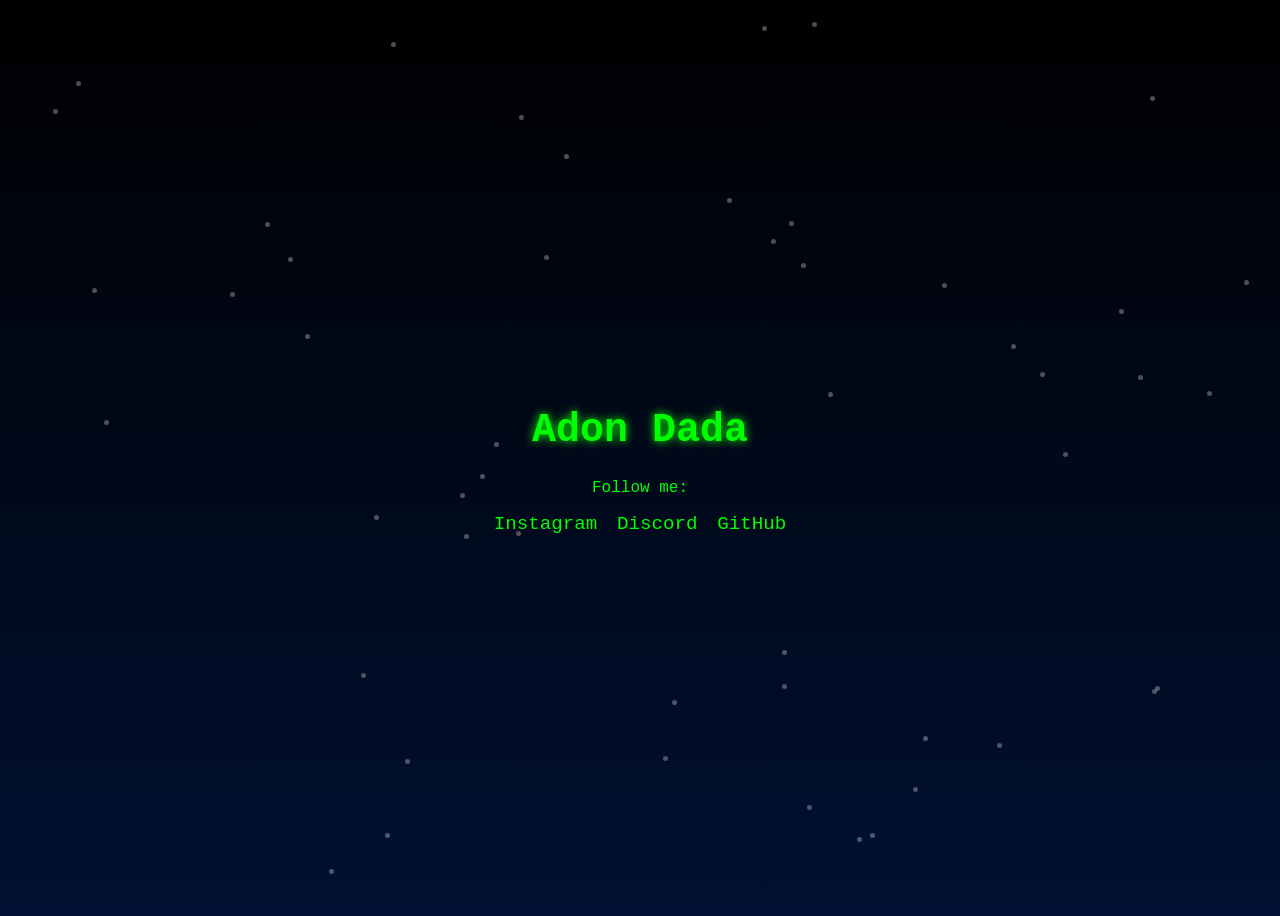
==== index.html @ 5c6e5f1f "Cloudflare" ====
<!DOCTYPE html>
<html lang="en">
<head>
    <meta charset="UTF-8">
    <meta name="viewport" content="width=device-width, initial-scale=1.0">
    <title>Adon Dada</title>
    <link rel="stylesheet" href="styles.css">
</head>
<body>
    <div id="root"></div>
    <script src="app.js" type="module"></script>
    
    <!-- Cloudflare Web Analytics --><script defer src='https://static.cloudflareinsights.com/beacon.min.js' data-cf-beacon='{"token": "45a183b69b584ec78c5c2f28d79f5e8d"}'></script><!-- End Cloudflare Web Analytics -->
</body>
</html>
---- styles.css ----
body {
    display: flex;
    justify-content: center;
    align-items: center;
    height: 100vh;
    background: linear-gradient(to bottom, #000000, #001133);
    color: #00ff00;
    font-family: "Courier New", monospace;
    overflow: hidden;
    position: relative;
}

.debug-console {
    width: 600px;
    height: 350px;
    background: #111;
    padding: 15px;
    font-family: monospace;
    color: #00ff00;
    border: 2px solid #00ff00;
    box-shadow: 0 0 15px #00ff00;
    overflow-y: hidden;
    white-space: pre-line;
    position: absolute;
    top: 50%;
    left: 50%;
    transform: translate(-50%, -50%);
    display: flex;
    flex-direction: column;
    justify-content: flex-end;
}

@keyframes scrollText {
    from { transform: translateY(0); }
    to { transform: translateY(-100%); }
}

.console-content {
    display: flex;
    flex-direction: column;
    overflow-y: hidden;
}

.snowflake {
    position: absolute;
    width: 5px;
    height: 5px;
    background: white;
    border-radius: 50%;
    opacity: 0.3;
    transition: opacity 2s ease-in-out;
}

@keyframes shine {
    0%, 100% { opacity: 0.3; }
    50% { opacity: 1; }
}

/* Apply individual timings */
.snowflake:nth-child(odd) { animation: shine 3s infinite alternate; }
.snowflake:nth-child(even) { animation: shine 5s infinite alternate; }

.profile {
    text-align: center;
    animation: fadeIn 2s ease-in-out;
}

@keyframes fadeIn {
    from { opacity: 0; transform: scale(0.9); }
    to { opacity: 1; transform: scale(1); }
}

.profile h1 {
    font-size: 2.5rem;
    text-shadow: 0 0 10px #00ff00;
}

.profile a {
    color: #00ff00;
    text-decoration: none;
    margin: 5px;
    font-size: 1.2rem;
    transition: text-shadow 0.3s;
}

.profile a:hover {
    text-shadow: 0 0 15px #00ff00;
}

@media only screen and (max-width: 768px) {
    .debug-console {
      width: 85%;
      height: 40%;
      overflow-y: auto;
      margin: 10px auto;
      max-width: 100%
    }
    .console-content {
      font-size: 14px;
    }
    .snowflake {
      width: 3px;
      height: 3px;
    }
  }
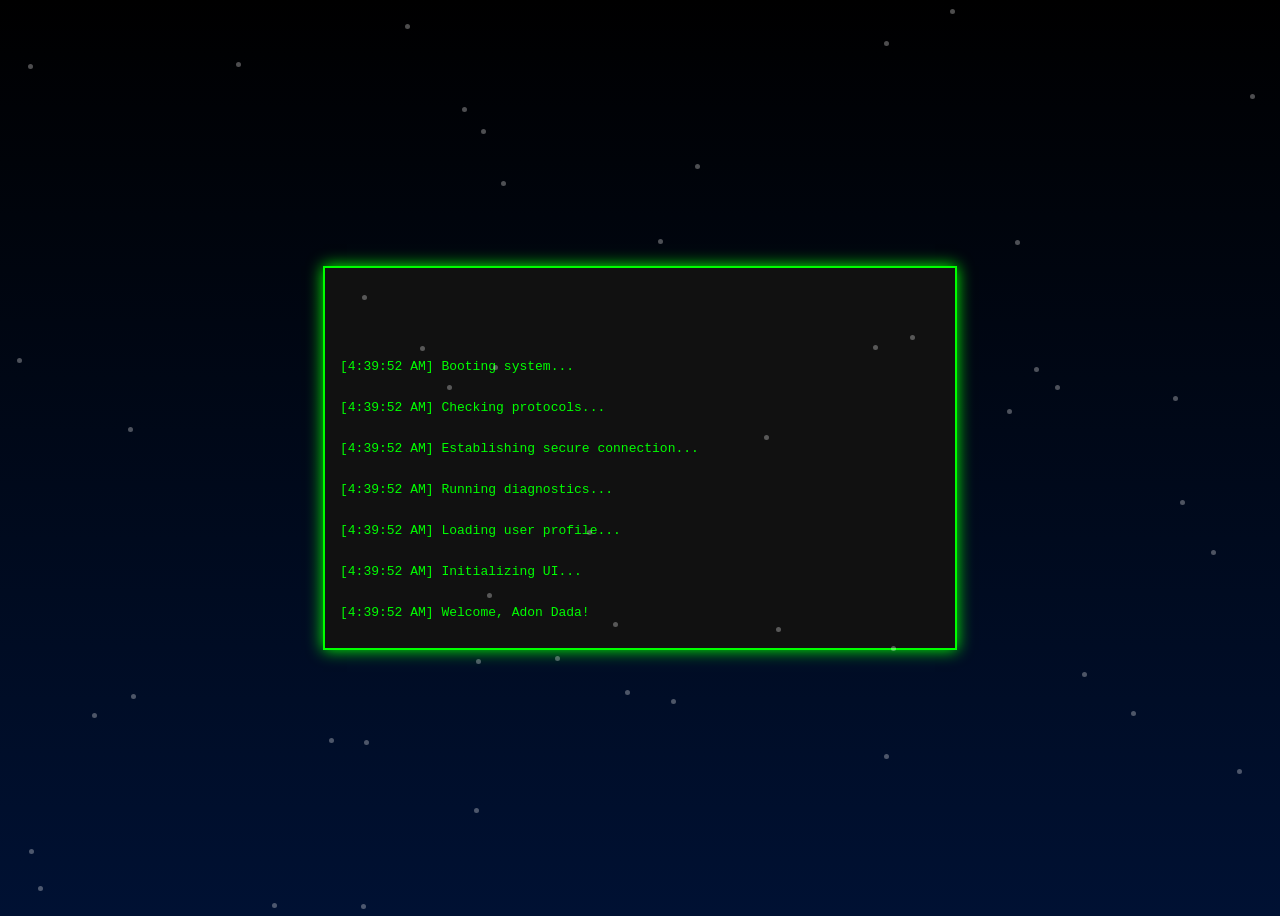
==== commit 4c599b2a: "Count" ====
--- a/index.html
+++ b/index.html
@@ -11,5 +11,19 @@
     <script src="app.js" type="module"></script>
     
     <!-- Cloudflare Web Analytics --><script defer src='https://static.cloudflareinsights.com/beacon.min.js' data-cf-beacon='{"token": "45a183b69b584ec78c5c2f28d79f5e8d"}'></script><!-- End Cloudflare Web Analytics -->
+    
+    <p>Visitors: <span id="visitor-count">Loading...</span></p>
+
+<script>
+  fetch('https://api.countapi.xyz/hit/adondada.xyz/visits')
+    .then(response => response.json())
+    .then(data => {
+      document.getElementById("visitor-count").innerText = data.value;
+    })
+    .catch(error => console.error("Error fetching visit count:", error));
+</script>
+    
+    
+    
 </body>
 </html>
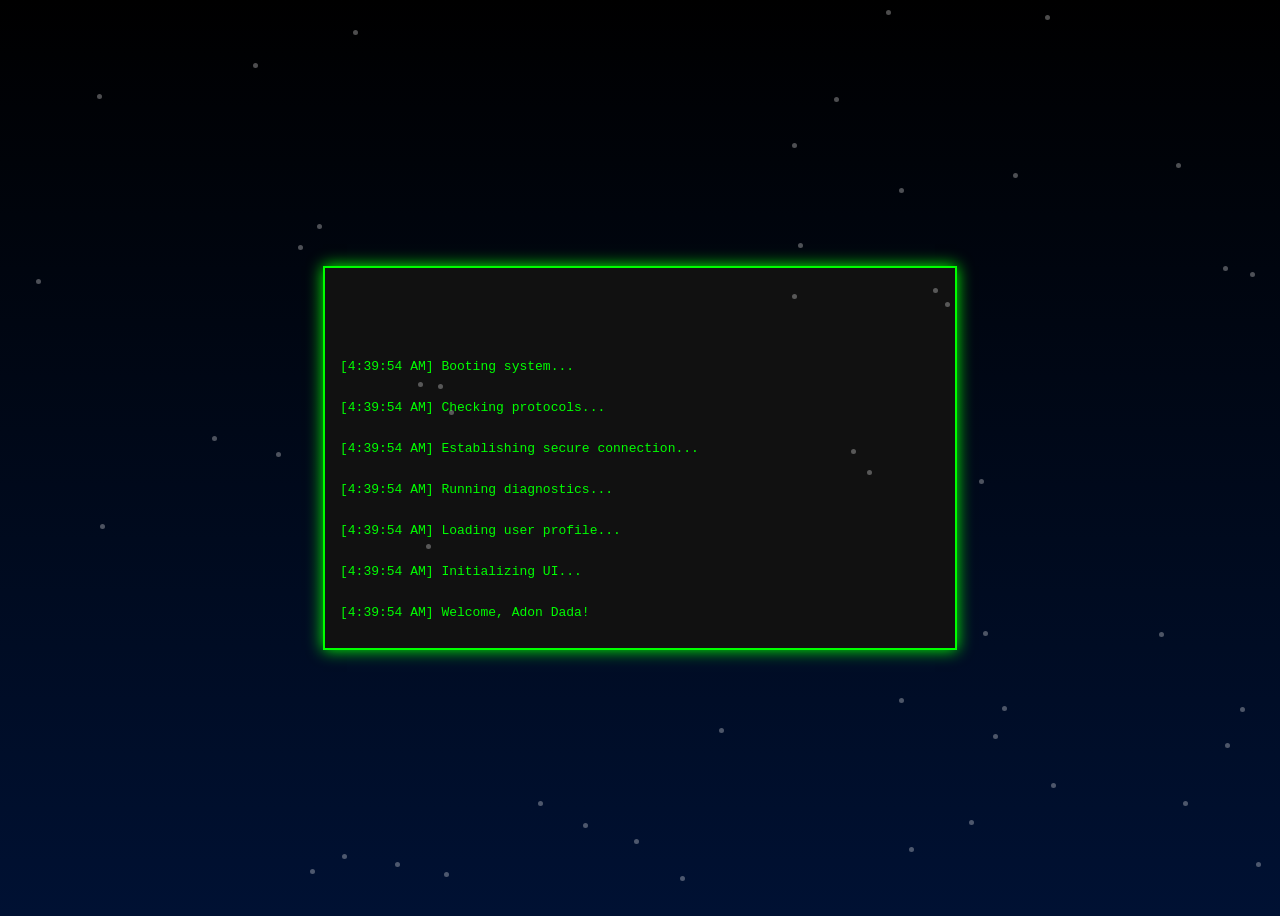
==== commit bc6d488c: "Update index.html" ====
--- a/index.html
+++ b/index.html
@@ -12,7 +12,7 @@
     
     <!-- Cloudflare Web Analytics --><script defer src='https://static.cloudflareinsights.com/beacon.min.js' data-cf-beacon='{"token": "45a183b69b584ec78c5c2f28d79f5e8d"}'></script><!-- End Cloudflare Web Analytics -->
     
-    <p>Visitors: <span id="visitor-count">Loading...</span></p>
+   <!-- <p>Visitors: <span id="visitor-count">Loading...</span></p>
 
 <script>
   fetch('https://api.countapi.xyz/hit/adondada.xyz/visits')
@@ -23,7 +23,7 @@
     .catch(error => console.error("Error fetching visit count:", error));
 </script>
     
-    
+    -->
     
 </body>
 </html>
--- a/styles.css
+++ b/styles.css
@@ -87,6 +87,20 @@
     text-shadow: 0 0 15px #00ff00;
 }
 
+#counter {
+  position: fixed;
+  bottom: 5%; /* Use percentage to position it up from the bottom */
+  left: 50%;
+  transform: translateX(-50%);
+  background: rgba(0, 0, 0, 0.8);
+  color: white;
+  padding: 15px 25px;
+  border-radius: 15px;
+  box-shadow: 0 4px 10px rgba(0, 0, 0, 0.5);
+  font-size: 16px;
+  z-index: 100;
+}
+
 @media only screen and (max-width: 768px) {
     .debug-console {
       width: 85%;
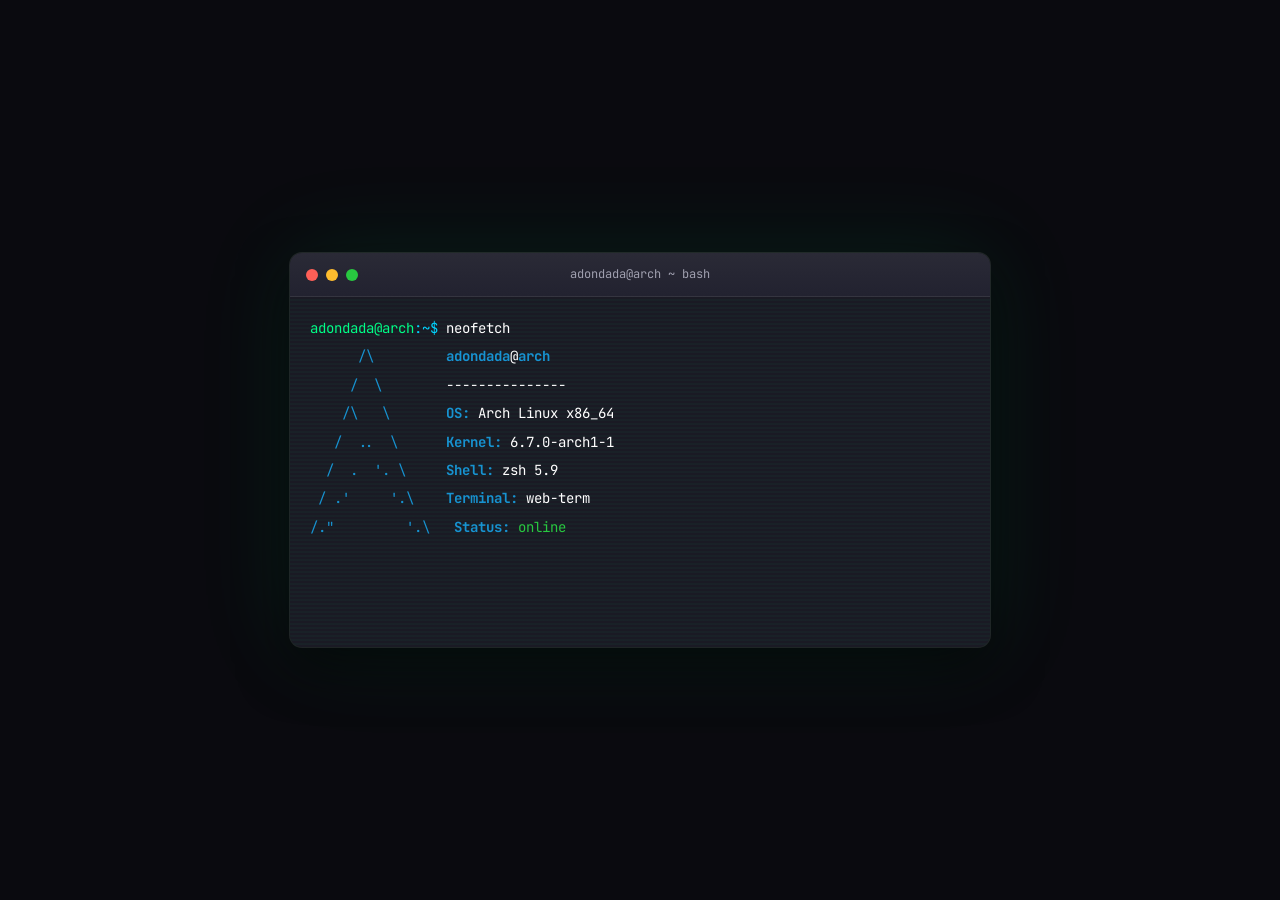
==== commit 80ba31e8: "new" ====
--- a/index.html
+++ b/index.html
@@ -1,29 +1,26 @@
 <!DOCTYPE html>
 <html lang="en">
+
 <head>
     <meta charset="UTF-8">
     <meta name="viewport" content="width=device-width, initial-scale=1.0">
-    <title>Adon Dada</title>
+    <meta name="description"
+        content="Adon Dada - Developer & Founder of Invisib. Building privacy-focused tools for everyday use.">
+    <meta name="keywords" content="Adon Dada, Invisib, Privacy, Developer, Programming">
+    <title>Adon Dada | Developer & Privacy Advocate</title>
     <link rel="stylesheet" href="styles.css">
 </head>
+
 <body>
     <div id="root"></div>
-    <script src="app.js" type="module"></script>
-    
-    <!-- Cloudflare Web Analytics --><script defer src='https://static.cloudflareinsights.com/beacon.min.js' data-cf-beacon='{"token": "45a183b69b584ec78c5c2f28d79f5e8d"}'></script><!-- End Cloudflare Web Analytics -->
-    
-   <!-- <p>Visitors: <span id="visitor-count">Loading...</span></p>
 
-<script>
-  fetch('https://api.countapi.xyz/hit/adondada.xyz/visits')
-    .then(response => response.json())
-    .then(data => {
-      document.getElementById("visitor-count").innerText = data.value;
-    })
-    .catch(error => console.error("Error fetching visit count:", error));
-</script>
-    
-    -->
-    
+    <script src="debugConsole.js"></script>
+    <script src="profile.js"></script>
+    <script src="app.js"></script>
+
+    <!-- Cloudflare Web Analytics -->
+    <script defer src='https://static.cloudflareinsights.com/beacon.min.js'
+        data-cf-beacon='{"token": "45a183b69b584ec78c5c2f28d79f5e8d"}'></script><!-- End Cloudflare Web Analytics -->
 </body>
+
 </html>
--- a/styles.css
+++ b/styles.css
@@ -1,119 +1,1383 @@
+/* =========================================
+   CSS Variables & Base Styles
+   ========================================= */
+@import url('https://fonts.googleapis.com/css2?family=Inter:wght@300;400;500;600;700&family=JetBrains+Mono:wght@400;500&display=swap');
+
+:root {
+    --bg-primary: #0a0a0f;
+    --bg-secondary: #12121a;
+    --bg-card: rgba(20, 20, 30, 0.8);
+    --accent-green: #00ff88;
+    --accent-blue: #00d4ff;
+    --accent-purple: #a855f7;
+    --text-primary: #ffffff;
+    --text-secondary: #a0a0b0;
+    --gradient-1: linear-gradient(135deg, #00ff88 0%, #00d4ff 100%);
+    --gradient-2: linear-gradient(135deg, #a855f7 0%, #00d4ff 100%);
+    --glass-bg: rgba(255, 255, 255, 0.05);
+    --glass-border: rgba(255, 255, 255, 0.1);
+}
+
+* {
+    margin: 0;
+    padding: 0;
+    box-sizing: border-box;
+}
+
+html {
+    scroll-behavior: smooth;
+}
+
 body {
+    font-family: 'Inter', sans-serif;
+    background: var(--bg-primary);
+    color: var(--text-primary);
+    line-height: 1.6;
+    overflow-x: hidden;
+}
+
+/* =========================================
+   Snap Scroll Container (Apple-style)
+   ========================================= */
+.snap-container {
+    height: 100vh;
+    overflow-y: scroll;
+    scroll-snap-type: y mandatory;
+    scroll-behavior: smooth;
+    -webkit-overflow-scrolling: touch;
+}
+
+.snap-section {
+    min-height: 100vh;
+    scroll-snap-align: start;
+    scroll-snap-stop: always;
+    display: flex;
+    flex-direction: column;
+    justify-content: center;
+    align-items: center;
+    position: relative;
+    padding: 80px 20px;
+}
+
+/* =========================================
+   Navigation Menu
+   ========================================= */
+.nav {
+    position: fixed;
+    top: 0;
+    left: 0;
+    right: 0;
+    z-index: 100;
+    padding: 20px 40px;
+    display: flex;
+    justify-content: center;
+    gap: 40px;
+    opacity: 0;
+    transition: opacity 0.5s ease;
+    background: linear-gradient(180deg, rgba(10, 10, 15, 0.9) 0%, transparent 100%);
+}
+
+.nav.visible {
+    opacity: 1;
+}
+
+.nav a {
+    color: var(--text-secondary);
+    text-decoration: none;
+    font-size: 0.85rem;
+    font-weight: 500;
+    letter-spacing: 0.5px;
+    transition: color 0.3s ease;
+    position: relative;
+}
+
+.nav a::after {
+    content: '';
+    position: absolute;
+    bottom: -4px;
+    left: 0;
+    width: 0;
+    height: 1px;
+    background: var(--accent-green);
+    transition: width 0.3s ease;
+}
+
+.nav a:hover {
+    color: var(--accent-green);
+}
+
+.nav a:hover::after {
+    width: 100%;
+}
+
+/* =========================================
+   Section Indicator Dots
+   ========================================= */
+.section-indicators {
+    position: fixed;
+    right: 30px;
+    top: 50%;
+    transform: translateY(-50%);
+    z-index: 100;
+    display: flex;
+    flex-direction: column;
+    gap: 12px;
+    opacity: 0;
+    transition: opacity 0.5s ease;
+}
+
+.section-indicators.visible {
+    opacity: 1;
+}
+
+.indicator-dot {
+    width: 10px;
+    height: 10px;
+    border-radius: 50%;
+    background: rgba(255, 255, 255, 0.2);
+    cursor: pointer;
+    transition: all 0.3s ease;
+    border: none;
+    padding: 0;
+}
+
+.indicator-dot:hover {
+    background: rgba(255, 255, 255, 0.5);
+    transform: scale(1.2);
+}
+
+.indicator-dot.active {
+    background: var(--accent-green);
+    box-shadow: 0 0 10px var(--accent-green);
+}
+
+/* =========================================
+   Terminal Styles
+   ========================================= */
+.terminal-overlay {
+    position: fixed;
+    top: 0;
+    left: 0;
+    width: 100%;
+    height: 100%;
+    background: var(--bg-primary);
     display: flex;
     justify-content: center;
     align-items: center;
-    height: 100vh;
-    background: linear-gradient(to bottom, #000000, #001133);
-    color: #00ff00;
-    font-family: "Courier New", monospace;
+    z-index: 1000;
+    transition: opacity 0.8s ease, visibility 0.8s ease;
+}
+
+.terminal-overlay.hidden {
+    opacity: 0;
+    visibility: hidden;
+    pointer-events: none;
+}
+
+.terminal-wrapper {
+    position: relative;
+    width: 700px;
+    max-width: 90%;
+}
+
+.terminal {
+    width: 100%;
+    background: #1a1a24;
+    border-radius: 12px;
     overflow: hidden;
+    box-shadow:
+        0 0 0 1px rgba(255, 255, 255, 0.1),
+        0 20px 50px rgba(0, 0, 0, 0.5),
+        0 0 100px rgba(0, 255, 136, 0.1);
+}
+
+/* Click indicator - Slanted text style */
+.click-indicator {
+    display: none;
+    position: absolute;
+    bottom: -50px;
+    right: 0;
+    z-index: 1001;
+    transform: rotate(-10deg);
+    animation: float-hint 2s ease-in-out infinite;
+}
+
+.click-indicator.visible {
+    display: flex;
+    flex-direction: column;
+    align-items: center;
+    gap: 4px;
+}
+
+.indicator-text {
+    color: #ffffff;
+    font-family: 'Inter', sans-serif;
+    font-size: 20px;
+    font-weight: 900;
+    text-shadow: 2px 2px 0px rgba(0, 0, 0, 0.5);
+    letter-spacing: 1px;
+    white-space: nowrap;
+}
+
+.indicator-icon {
+    font-size: 32px;
+    margin-right: 20px;
+}
+
+.terminal-header {
+    background: linear-gradient(180deg, #2a2a36 0%, #222230 100%);
+    padding: 12px 16px;
+    display: flex;
+    align-items: center;
+    gap: 8px;
+    border-bottom: 1px solid rgba(255, 255, 255, 0.05);
+}
+
+.terminal-btn {
+    width: 12px;
+    height: 12px;
+    border-radius: 50%;
+    border: none;
+    cursor: default;
+}
+
+.terminal-btn.close {
+    background: #ff5f57;
+}
+
+.terminal-btn.minimize {
+    background: #ffbd2e;
+}
+
+.terminal-btn.maximize {
+    background: #28c840;
+}
+
+.terminal-title {
+    flex: 1;
+    text-align: center;
+    font-family: 'JetBrains Mono', monospace;
+    font-size: 12px;
+    color: var(--text-secondary);
+    margin-right: 60px;
+}
+
+.terminal-body {
+    padding: 20px;
+    height: 350px;
+    overflow-y: auto;
+    font-family: 'JetBrains Mono', monospace;
+    font-size: 14px;
+    background:
+        repeating-linear-gradient(0deg,
+            transparent,
+            transparent 2px,
+            rgba(0, 255, 136, 0.03) 2px,
+            rgba(0, 255, 136, 0.03) 4px);
+}
+
+.terminal-line {
+    margin-bottom: 6px;
+    opacity: 0;
+    animation: typeLine 0.1s forwards;
+}
+
+.terminal-line.visible {
+    opacity: 1;
+}
+
+.terminal-prompt {
+    color: var(--accent-green);
+}
+
+.terminal-path {
+    color: var(--accent-blue);
+}
+
+.terminal-command {
+    color: var(--text-primary);
+}
+
+.terminal-output {
+    color: var(--text-secondary);
+}
+
+.terminal-success {
+    color: #28c840;
+}
+
+.terminal-warning {
+    color: #ffbd2e;
+}
+
+.terminal-error {
+    color: #ff5f57;
+}
+
+.terminal-ascii {
+    color: var(--accent-blue);
+}
+
+.terminal-info {
+    color: var(--accent-green);
+    font-weight: 500;
+}
+
+.terminal-label {
+    color: var(--accent-blue);
+}
+
+.terminal-dir {
+    color: var(--accent-blue);
+    font-weight: 500;
+}
+
+.terminal-file {
+    color: var(--text-secondary);
+}
+
+/* Neofetch styling */
+.arch {
+    color: #1793d1;
+}
+
+.neo-user {
+    color: #1793d1;
+    font-weight: bold;
+}
+
+.neo-label {
+    color: #1793d1;
+    font-weight: bold;
+}
+
+/* Terminal launch button */
+.terminal-launch-btn {
+    display: none;
+    width: 100%;
+    padding: 12px 20px;
+    background: rgba(0, 255, 136, 0.05);
+    border: none;
+    border-top: 1px solid rgba(0, 255, 136, 0.1);
+    color: var(--text-primary);
+    font-family: 'JetBrains Mono', monospace;
+    font-size: 14px;
+    text-align: left;
+    cursor: pointer;
+    transition: background 0.3s ease;
     position: relative;
 }
 
-.debug-console {
-    width: 600px;
-    height: 350px;
-    background: #111;
-    padding: 15px;
-    font-family: monospace;
-    color: #00ff00;
-    border: 2px solid #00ff00;
-    box-shadow: 0 0 15px #00ff00;
-    overflow-y: hidden;
-    white-space: pre-line;
+.terminal-launch-btn:hover {
+    background: rgba(0, 255, 136, 0.1);
+}
+
+.terminal-launch-btn.visible {
+    display: block;
+    animation: pulse 2s ease-in-out infinite;
+}
+
+.launch-prompt {
+    color: var(--accent-green);
+}
+
+.launch-path {
+    color: var(--accent-blue);
+}
+
+@keyframes pulse {
+
+    0%,
+    100% {
+        background: rgba(0, 255, 136, 0.05);
+    }
+
+    50% {
+        background: rgba(0, 255, 136, 0.12);
+    }
+}
+
+/* Click indicator - Stylized */
+/* Click indicator - Stylized */
+.click-indicator {
+    display: none;
+    position: absolute;
+    bottom: -60px;
+    right: 20px;
+    z-index: 1001;
+    transform: rotate(-5deg);
+    animation: float-hint 2s ease-in-out infinite;
+    pointer-events: none;
+    color: #ffffff;
+    /* Sets currentColor for SVG */
+}
+
+.click-indicator.visible {
+    display: flex;
+    flex-direction: row;
+    align-items: center;
+    gap: 12px;
+}
+
+.indicator-text {
+    color: #ffffff;
+    font-family: 'Inter', sans-serif;
+    font-size: 18px;
+    font-weight: 700;
+    text-transform: uppercase;
+    letter-spacing: 1.5px;
+    text-shadow: 0 2px 10px rgba(0, 0, 0, 0.3);
+    white-space: nowrap;
+}
+
+.indicator-icon {
+    width: 32px;
+    height: 32px;
+    margin-top: 4px;
+    filter: drop-shadow(0 4px 6px rgba(0, 0, 0, 0.3));
+    color: var(--accent-green);
+    /* SVG color */
+}
+
+@keyframes float-hint {
+
+    0%,
+    100% {
+        transform: translateY(0);
+    }
+
+    50% {
+        transform: translateY(-6px);
+    }
+}
+
+.cursor {
+    display: inline-block;
+    width: 8px;
+    height: 16px;
+    background: var(--accent-green);
+    margin-left: 4px;
+    animation: blink 1s step-end infinite;
+    vertical-align: middle;
+}
+
+@keyframes blink {
+
+    0%,
+    50% {
+        opacity: 1;
+    }
+
+    51%,
+    100% {
+        opacity: 0;
+    }
+}
+
+@keyframes typeLine {
+    to {
+        opacity: 1;
+    }
+}
+
+/* =========================================
+   Main Content
+   ========================================= */
+.main-content {
+    opacity: 0;
+    transition: opacity 0.8s ease;
+}
+
+.main-content.visible {
+    opacity: 1;
+}
+
+/* Background Stars */
+.stars-container {
+    position: fixed;
+    top: 0;
+    left: 0;
+    width: 100%;
+    height: 100%;
+    pointer-events: none;
+    z-index: -1;
+}
+
+.star {
+    position: absolute;
+    width: 2px;
+    height: 2px;
+    background: white;
+    border-radius: 50%;
+    animation: twinkle 3s ease-in-out infinite;
+}
+
+@keyframes twinkle {
+
+    0%,
+    100% {
+        opacity: 0.2;
+        transform: scale(1);
+    }
+
+    50% {
+        opacity: 1;
+        transform: scale(1.2);
+    }
+}
+
+/* =========================================
+   Container
+   ========================================= */
+.container {
+    max-width: 1000px;
+    margin: 0 auto;
+    width: 100%;
+    padding: 0 20px;
+}
+
+/* Reveal Animations */
+.reveal {
+    opacity: 0;
+    transform: translateY(40px);
+    transition: opacity 0.8s ease, transform 0.8s ease;
+}
+
+.reveal.active {
+    opacity: 1;
+    transform: translateY(0);
+}
+
+.reveal-delay-1 {
+    transition-delay: 0.15s;
+}
+
+.reveal-delay-2 {
+    transition-delay: 0.3s;
+}
+
+.reveal-delay-3 {
+    transition-delay: 0.45s;
+}
+
+.reveal-delay-4 {
+    transition-delay: 0.6s;
+}
+
+/* =========================================
+   Scroll Indicator
+   ========================================= */
+.scroll-hint {
+    position: absolute;
+    bottom: 40px;
+    left: 50%;
+    transform: translateX(-50%);
+    display: flex;
+    flex-direction: column;
+    align-items: center;
+    gap: 12px;
+    color: var(--text-secondary);
+    font-size: 0.75rem;
+    letter-spacing: 2px;
+    text-transform: uppercase;
+    cursor: pointer;
+    transition: opacity 0.3s ease;
+}
+
+.scroll-hint:hover {
+    color: var(--accent-green);
+}
+
+.scroll-mouse {
+    width: 24px;
+    height: 40px;
+    border: 2px solid var(--text-secondary);
+    border-radius: 12px;
+    position: relative;
+    transition: border-color 0.3s ease;
+}
+
+.scroll-hint:hover .scroll-mouse {
+    border-color: var(--accent-green);
+}
+
+.scroll-mouse::before {
+    content: '';
+    position: absolute;
+    top: 8px;
+    left: 50%;
+    transform: translateX(-50%);
+    width: 4px;
+    height: 10px;
+    background: var(--accent-green);
+    border-radius: 2px;
+    animation: scrollWheel 2s ease-in-out infinite;
+}
+
+@keyframes scrollWheel {
+
+    0%,
+    100% {
+        top: 8px;
+        opacity: 1;
+    }
+
+    50% {
+        top: 20px;
+        opacity: 0.3;
+    }
+}
+
+.scroll-arrows {
+    display: flex;
+    flex-direction: column;
+    align-items: center;
+    gap: 2px;
+    animation: bounceArrows 1.5s ease-in-out infinite;
+}
+
+.scroll-arrows span {
+    display: block;
+    width: 10px;
+    height: 10px;
+    border-right: 2px solid var(--text-secondary);
+    border-bottom: 2px solid var(--text-secondary);
+    transform: rotate(45deg);
+    opacity: 0.5;
+}
+
+.scroll-hint:hover .scroll-arrows span {
+    border-color: var(--accent-green);
+}
+
+.scroll-arrows span:nth-child(1) {
+    animation: fadeArrow 1.5s ease-in-out infinite;
+}
+
+.scroll-arrows span:nth-child(2) {
+    animation: fadeArrow 1.5s ease-in-out 0.2s infinite;
+}
+
+@keyframes bounceArrows {
+
+    0%,
+    100% {
+        transform: translateY(0);
+    }
+
+    50% {
+        transform: translateY(6px);
+    }
+}
+
+@keyframes fadeArrow {
+
+    0%,
+    100% {
+        opacity: 0.3;
+    }
+
+    50% {
+        opacity: 1;
+    }
+}
+
+/* =========================================
+   Hero Section
+   ========================================= */
+.hero {
+    background:
+        radial-gradient(ellipse at top, rgba(0, 255, 136, 0.1) 0%, transparent 50%),
+        var(--bg-primary);
+    text-align: center;
+}
+
+.hero h1 {
+    font-size: clamp(3.5rem, 10vw, 6rem);
+    font-weight: 700;
+    background: var(--gradient-1);
+    -webkit-background-clip: text;
+    -webkit-text-fill-color: transparent;
+    background-clip: text;
+    margin-bottom: 20px;
+    letter-spacing: -3px;
+}
+
+.hero .subtitle {
+    font-size: clamp(1.1rem, 3vw, 1.5rem);
+    color: var(--text-secondary);
+    margin-bottom: 40px;
+    font-weight: 300;
+}
+
+.social-links {
+    display: flex;
+    justify-content: center;
+    gap: 16px;
+    flex-wrap: wrap;
+}
+
+.social-link {
+    display: inline-flex;
+    align-items: center;
+    gap: 8px;
+    padding: 12px 24px;
+    background: var(--glass-bg);
+    border: 1px solid var(--glass-border);
+    border-radius: 50px;
+    color: var(--text-primary);
+    text-decoration: none;
+    font-weight: 500;
+    font-size: 0.95rem;
+    transition: all 0.3s ease;
+    backdrop-filter: blur(10px);
+}
+
+.social-link:hover {
+    background: var(--accent-green);
+    color: var(--bg-primary);
+    transform: translateY(-3px);
+    box-shadow: 0 10px 30px rgba(0, 255, 136, 0.3);
+}
+
+/* =========================================
+   Skills Section
+   ========================================= */
+.skills {
+    background:
+        radial-gradient(ellipse at bottom left, rgba(168, 85, 247, 0.1) 0%, transparent 50%),
+        var(--bg-primary);
+}
+
+.section-title {
+    font-size: clamp(2rem, 5vw, 3rem);
+    text-align: center;
+    margin-bottom: 50px;
+    font-weight: 700;
+}
+
+.section-title span {
+    background: var(--gradient-2);
+    -webkit-background-clip: text;
+    -webkit-text-fill-color: transparent;
+    background-clip: text;
+}
+
+.skills-grid {
+    display: grid;
+    grid-template-columns: repeat(auto-fit, minmax(280px, 1fr));
+    gap: 24px;
+    max-width: 900px;
+    margin: 0 auto;
+}
+
+.skill-item {
+    background: var(--glass-bg);
+    border: 1px solid var(--glass-border);
+    border-radius: 16px;
+    padding: 24px;
+    backdrop-filter: blur(10px);
+    transition: transform 0.3s ease, box-shadow 0.3s ease;
+}
+
+.skill-item:hover {
+    transform: translateY(-5px);
+    box-shadow: 0 20px 40px rgba(0, 0, 0, 0.3);
+}
+
+.skill-header {
+    display: flex;
+    justify-content: space-between;
+    align-items: center;
+    margin-bottom: 12px;
+}
+
+.skill-name {
+    font-size: 1.05rem;
+    font-weight: 600;
+    color: var(--text-primary);
+}
+
+.skill-percent {
+    font-size: 0.9rem;
+    color: var(--accent-green);
+    font-weight: 500;
+}
+
+.skill-bar {
+    height: 8px;
+    background: rgba(255, 255, 255, 0.1);
+    border-radius: 4px;
+    overflow: hidden;
+}
+
+.skill-progress {
+    height: 100%;
+    background: var(--gradient-1);
+    border-radius: 4px;
+    width: 0;
+    transition: width 1.5s ease-out;
+}
+
+/* =========================================
+   Company Section
+   ========================================= */
+.company {
+    background:
+        radial-gradient(ellipse at center, rgba(0, 212, 255, 0.08) 0%, transparent 50%),
+        var(--bg-primary);
+}
+
+.company-card {
+    background: var(--glass-bg);
+    border: 1px solid var(--glass-border);
+    border-radius: 24px;
+    padding: 60px 50px;
+    backdrop-filter: blur(10px);
+    text-align: center;
+    max-width: 850px;
+    margin: 0 auto;
+}
+
+.company-logo {
+    font-size: clamp(2.5rem, 6vw, 4rem);
+    font-weight: 700;
+    background: var(--gradient-1);
+    -webkit-background-clip: text;
+    -webkit-text-fill-color: transparent;
+    background-clip: text;
+    margin-bottom: 20px;
+    letter-spacing: -1px;
+}
+
+.company-tagline {
+    font-size: 1.4rem;
+    color: var(--accent-blue);
+    margin-bottom: 28px;
+    font-weight: 500;
+}
+
+.company-description {
+    font-size: 1.1rem;
+    color: var(--text-secondary);
+    line-height: 1.8;
+    margin-bottom: 40px;
+}
+
+.privacy-features {
+    display: grid;
+    grid-template-columns: repeat(auto-fit, minmax(200px, 1fr));
+    gap: 20px;
+    margin-top: 30px;
+}
+
+.privacy-feature {
+    padding: 24px 20px;
+    background: rgba(0, 255, 136, 0.05);
+    border: 1px solid rgba(0, 255, 136, 0.2);
+    border-radius: 16px;
+    transition: transform 0.3s ease;
+}
+
+.privacy-feature:hover {
+    transform: translateY(-3px);
+}
+
+.privacy-feature-icon {
+    font-size: 2rem;
+    margin-bottom: 12px;
+}
+
+.privacy-feature-title {
+    font-weight: 600;
+    color: var(--accent-green);
+    margin-bottom: 8px;
+    font-size: 1rem;
+}
+
+.privacy-feature-text {
+    font-size: 0.85rem;
+    color: var(--text-secondary);
+    line-height: 1.6;
+}
+
+/* =========================================
+   Projects Section
+   ========================================= */
+.projects {
+    background:
+        radial-gradient(ellipse at top right, rgba(168, 85, 247, 0.1) 0%, transparent 50%),
+        var(--bg-primary);
+}
+
+.projects-grid {
+    display: grid;
+    grid-template-columns: repeat(auto-fit, minmax(320px, 1fr));
+    gap: 30px;
+    max-width: 900px;
+    margin: 0 auto;
+}
+
+.project-card {
+    background: var(--glass-bg);
+    border: 1px solid var(--glass-border);
+    border-radius: 20px;
+    overflow: hidden;
+    transition: transform 0.3s ease, box-shadow 0.3s ease;
+    text-decoration: none;
+    color: inherit;
+    display: block;
+}
+
+.project-card:hover {
+    transform: translateY(-10px);
+    box-shadow:
+        0 30px 60px rgba(0, 0, 0, 0.4),
+        0 0 50px rgba(0, 255, 136, 0.1);
+}
+
+.project-image {
+    height: 160px;
+    background: linear-gradient(135deg, var(--bg-secondary) 0%, var(--bg-primary) 100%);
+    display: flex;
+    align-items: center;
+    justify-content: center;
+    font-size: 3rem;
+    border-bottom: 1px solid var(--glass-border);
+}
+
+.project-content {
+    padding: 28px;
+}
+
+.project-title {
+    font-size: 1.4rem;
+    font-weight: 600;
+    margin-bottom: 12px;
+    background: var(--gradient-1);
+    -webkit-background-clip: text;
+    -webkit-text-fill-color: transparent;
+    background-clip: text;
+}
+
+.project-description {
+    color: var(--text-secondary);
+    margin-bottom: 20px;
+    line-height: 1.7;
+    font-size: 0.95rem;
+}
+
+.project-link {
+    display: inline-flex;
+    align-items: center;
+    gap: 8px;
+    color: var(--accent-green);
+    font-weight: 500;
+    transition: gap 0.3s ease;
+}
+
+.project-card:hover .project-link {
+    gap: 12px;
+}
+
+/* =========================================
+   Footer Section
+   ========================================= */
+.footer-section {
+    min-height: auto;
+    padding: 60px 20px;
+    background: var(--bg-secondary);
+    border-top: 1px solid var(--glass-border);
+}
+
+.footer-section p {
+    color: var(--text-secondary);
+    font-size: 0.95rem;
+    text-align: center;
+}
+
+.footer-section a {
+    color: var(--accent-green);
+    text-decoration: none;
+}
+
+/* =========================================
+   Music Player
+   ========================================= */
+.music-player {
+    position: fixed;
+    bottom: 30px;
+    left: 30px;
+    z-index: 99;
+    background: var(--glass-bg);
+    border: 1px solid var(--glass-border);
+    border-radius: 16px;
+    padding: 16px;
+    backdrop-filter: blur(20px);
+    display: flex;
+    align-items: center;
+    gap: 14px;
+    opacity: 0;
+    transform: translateY(20px);
+    transition: opacity 0.5s ease, transform 0.5s ease;
+    max-width: 280px;
+}
+
+.music-player.visible {
+    opacity: 1;
+    transform: translateY(0);
+}
+
+.player-cover {
+    position: relative;
+    width: 50px;
+    height: 50px;
+    border-radius: 8px;
+    overflow: hidden;
+    flex-shrink: 0;
+}
+
+.player-cover img {
+    width: 100%;
+    height: 100%;
+    object-fit: cover;
+}
+
+.player-vinyl {
     position: absolute;
     top: 50%;
     left: 50%;
+    width: 20px;
+    height: 20px;
+    background: radial-gradient(circle, #333 30%, #111 60%, #333 70%);
+    border-radius: 50%;
     transform: translate(-50%, -50%);
+    opacity: 0;
+    transition: opacity 0.3s ease;
+}
+
+.music-player.playing .player-vinyl {
+    opacity: 1;
+    animation: spin 2s linear infinite;
+}
+
+@keyframes spin {
+    from {
+        transform: translate(-50%, -50%) rotate(0deg);
+    }
+
+    to {
+        transform: translate(-50%, -50%) rotate(360deg);
+    }
+}
+
+.player-info {
+    flex: 1;
+    min-width: 0;
+}
+
+.player-title {
+    font-size: 0.9rem;
+    font-weight: 600;
+    color: var(--text-primary);
+    white-space: nowrap;
+    overflow: hidden;
+    text-overflow: ellipsis;
+}
+
+.player-artist {
+    font-size: 0.75rem;
+    color: var(--text-secondary);
+    white-space: nowrap;
+    overflow: hidden;
+    text-overflow: ellipsis;
+}
+
+.player-controls {
+    flex-shrink: 0;
+}
+
+.player-btn {
+    width: 36px;
+    height: 36px;
+    border-radius: 50%;
+    border: none;
+    background: var(--accent-green);
+    color: var(--bg-primary);
+    cursor: pointer;
     display: flex;
-    flex-direction: column;
-    justify-content: flex-end;
-}
-
-@keyframes scrollText {
-    from { transform: translateY(0); }
-    to { transform: translateY(-100%); }
-}
-
-.console-content {
-    display: flex;
-    flex-direction: column;
-    overflow-y: hidden;
-}
-
-.snowflake {
+    align-items: center;
+    justify-content: center;
+    font-size: 12px;
+    transition: transform 0.2s ease, box-shadow 0.2s ease;
+}
+
+.player-btn:hover {
+    transform: scale(1.1);
+    box-shadow: 0 0 20px rgba(0, 255, 136, 0.4);
+}
+
+.player-progress {
     position: absolute;
-    width: 5px;
-    height: 5px;
-    background: white;
-    border-radius: 50%;
-    opacity: 0.3;
-    transition: opacity 2s ease-in-out;
-}
-
-@keyframes shine {
-    0%, 100% { opacity: 0.3; }
-    50% { opacity: 1; }
-}
-
-/* Apply individual timings */
-.snowflake:nth-child(odd) { animation: shine 3s infinite alternate; }
-.snowflake:nth-child(even) { animation: shine 5s infinite alternate; }
-
-.profile {
-    text-align: center;
-    animation: fadeIn 2s ease-in-out;
-}
-
-@keyframes fadeIn {
-    from { opacity: 0; transform: scale(0.9); }
-    to { opacity: 1; transform: scale(1); }
-}
-
-.profile h1 {
-    font-size: 2.5rem;
-    text-shadow: 0 0 10px #00ff00;
-}
-
-.profile a {
-    color: #00ff00;
-    text-decoration: none;
-    margin: 5px;
-    font-size: 1.2rem;
-    transition: text-shadow 0.3s;
-}
-
-.profile a:hover {
-    text-shadow: 0 0 15px #00ff00;
-}
-
-#counter {
-  position: fixed;
-  bottom: 5%; /* Use percentage to position it up from the bottom */
-  left: 50%;
-  transform: translateX(-50%);
-  background: rgba(0, 0, 0, 0.8);
-  color: white;
-  padding: 15px 25px;
-  border-radius: 15px;
-  box-shadow: 0 4px 10px rgba(0, 0, 0, 0.5);
-  font-size: 16px;
-  z-index: 100;
-}
-
-@media only screen and (max-width: 768px) {
-    .debug-console {
-      width: 85%;
-      height: 40%;
-      overflow-y: auto;
-      margin: 10px auto;
-      max-width: 100%
-    }
-    .console-content {
-      font-size: 14px;
-    }
-    .snowflake {
-      width: 3px;
-      height: 3px;
-    }
-  }
+    bottom: 0;
+    left: 0;
+    right: 0;
+    height: 3px;
+    background: rgba(255, 255, 255, 0.1);
+    border-radius: 0 0 16px 16px;
+    overflow: hidden;
+}
+
+.progress-bar {
+    height: 100%;
+    background: var(--accent-green);
+    width: 0%;
+    transition: width 0.1s linear;
+}
+
+/* =========================================
+   Responsive
+   ========================================= */
+@media (max-width: 768px) {
+    .nav {
+        padding: 14px 16px;
+        gap: 20px;
+        background: linear-gradient(180deg, rgba(10, 10, 15, 0.95) 0%, transparent 100%);
+    }
+
+    .nav a {
+        font-size: 0.75rem;
+    }
+
+    .section-indicators {
+        right: 12px;
+        gap: 10px;
+    }
+
+    .indicator-dot {
+        width: 8px;
+        height: 8px;
+    }
+
+    .snap-section {
+        padding: 50px 16px;
+        min-height: 100vh;
+        min-height: 100dvh;
+        /* Dynamic viewport height for mobile browsers */
+    }
+
+    /* Terminal mobile */
+    .terminal {
+        width: 95%;
+        max-width: 95%;
+    }
+
+    .terminal-header {
+        padding: 10px 12px;
+    }
+
+    .terminal-btn {
+        width: 10px;
+        height: 10px;
+    }
+
+    .terminal-title {
+        font-size: 10px;
+        margin-right: 40px;
+    }
+
+    .terminal-body {
+        height: 260px;
+        font-size: 11px;
+        padding: 16px;
+    }
+
+    /* Hero mobile */
+    .hero h1 {
+        font-size: clamp(2.5rem, 12vw, 4rem);
+        letter-spacing: -2px;
+    }
+
+    .hero .subtitle {
+        font-size: 1rem;
+        margin-bottom: 30px;
+    }
+
+    .social-links {
+        flex-direction: column;
+        align-items: center;
+        gap: 12px;
+    }
+
+    .social-link {
+        width: 100%;
+        max-width: 200px;
+        justify-content: center;
+        padding: 10px 20px;
+        font-size: 0.9rem;
+    }
+
+    /* Skills mobile */
+    .section-title {
+        font-size: 1.6rem;
+        margin-bottom: 30px;
+    }
+
+    .skills-grid {
+        grid-template-columns: 1fr;
+        gap: 16px;
+    }
+
+    .skill-item {
+        padding: 18px;
+    }
+
+    .skill-name {
+        font-size: 0.95rem;
+    }
+
+    /* Company mobile */
+    .company-card {
+        padding: 35px 20px;
+        border-radius: 16px;
+    }
+
+    .company-logo {
+        font-size: 2rem;
+    }
+
+    .company-tagline {
+        font-size: 1.1rem;
+        margin-bottom: 20px;
+    }
+
+    .company-description {
+        font-size: 0.95rem;
+        margin-bottom: 25px;
+    }
+
+    .privacy-features {
+        grid-template-columns: 1fr;
+        gap: 12px;
+    }
+
+    .privacy-feature {
+        padding: 18px 16px;
+    }
+
+    .privacy-feature-icon {
+        font-size: 1.5rem;
+    }
+
+    .privacy-feature-title {
+        font-size: 0.9rem;
+    }
+
+    .privacy-feature-text {
+        font-size: 0.8rem;
+    }
+
+    /* Projects mobile */
+    .projects-grid {
+        grid-template-columns: 1fr;
+        gap: 20px;
+    }
+
+    .project-image {
+        height: 120px;
+        font-size: 2.5rem;
+    }
+
+    .project-content {
+        padding: 20px;
+    }
+
+    .project-title {
+        font-size: 1.2rem;
+    }
+
+    .project-description {
+        font-size: 0.9rem;
+    }
+
+    /* Scroll hint mobile */
+    .scroll-hint {
+        bottom: 25px;
+    }
+
+    .scroll-mouse {
+        width: 20px;
+        height: 34px;
+    }
+
+    .scroll-hint span:last-child {
+        font-size: 0.65rem;
+    }
+
+    /* Footer mobile */
+    .footer-section {
+        padding: 40px 16px;
+    }
+
+    .footer-section p {
+        font-size: 0.85rem;
+    }
+
+    /* Music player mobile */
+    .music-player {
+        left: 16px;
+        right: 16px;
+        bottom: 16px;
+        max-width: none;
+        padding: 12px;
+        gap: 12px;
+    }
+
+    .player-cover {
+        width: 44px;
+        height: 44px;
+    }
+
+    .player-title {
+        font-size: 0.85rem;
+    }
+
+    .player-artist {
+        font-size: 0.7rem;
+    }
+
+    .player-btn {
+        width: 32px;
+        height: 32px;
+        font-size: 10px;
+    }
+}
+
+/* Extra small screens */
+@media (max-width: 380px) {
+    .hero h1 {
+        font-size: 2.2rem;
+    }
+
+    .terminal-body {
+        font-size: 10px;
+        height: 220px;
+    }
+
+    .nav {
+        gap: 16px;
+    }
+
+    .nav a {
+        font-size: 0.7rem;
+    }
+
+    .section-indicators {
+        right: 8px;
+    }
+
+    .indicator-dot {
+        width: 6px;
+        height: 6px;
+    }
+}
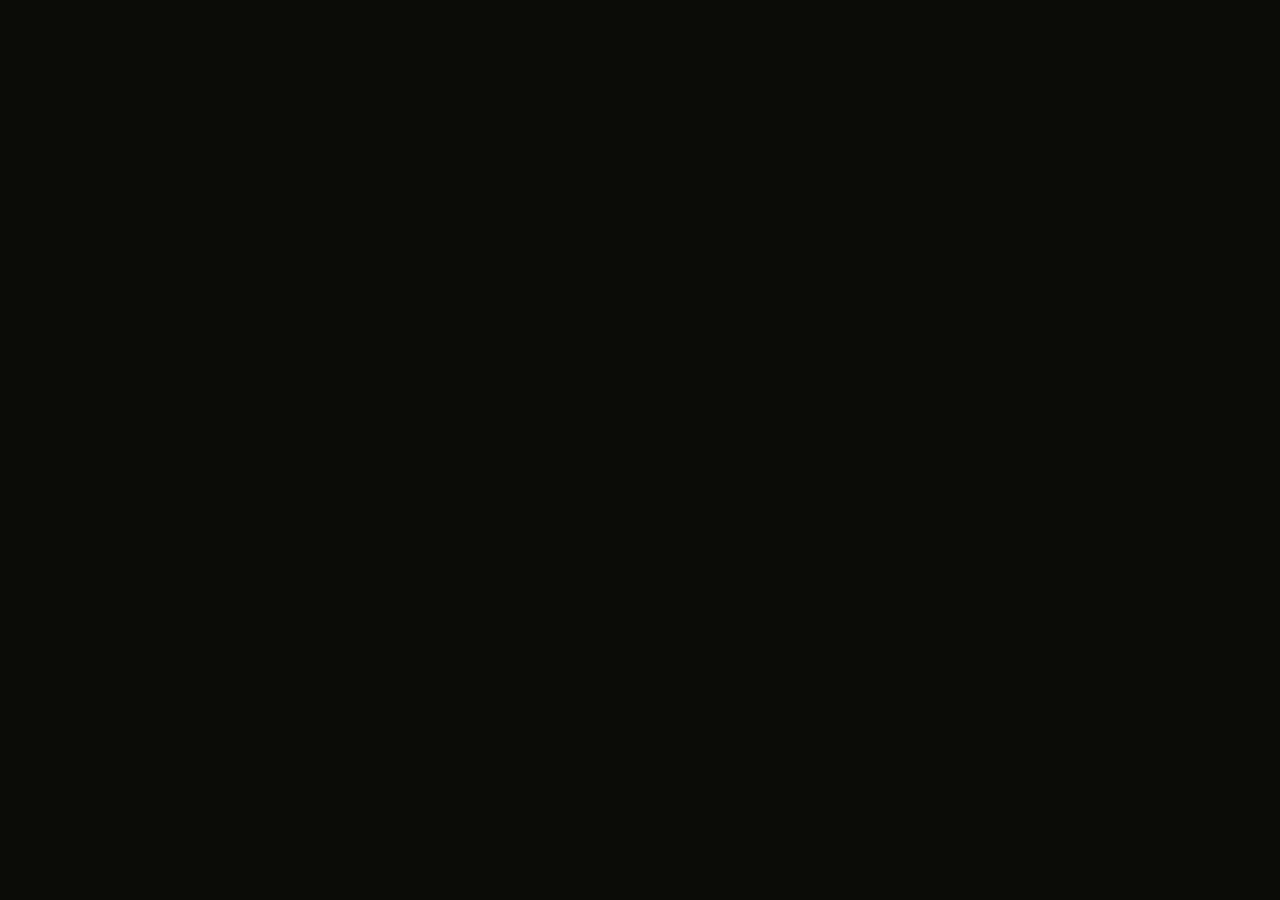
==== commit c437ce03: "Humanize portfolio metadata and structure" ====
--- a/index.html
+++ b/index.html
@@ -1,26 +1,21 @@
-<!DOCTYPE html>
+<!doctype html>
 <html lang="en">
+<head>
+  <meta charset="utf-8">
+  <meta name="viewport" content="width=device-width, initial-scale=1">
+  <meta name="description" content="adondada's projects, experiments and developer tools.">
+  <meta name="theme-color" content="#0b0c0a">
+  <title>adondada — things I build</title>
+  <link rel="stylesheet" href="styles.css">
+</head>
+<body>
+  <div id="root"></div>
 
-<head>
-    <meta charset="UTF-8">
-    <meta name="viewport" content="width=device-width, initial-scale=1.0">
-    <meta name="description"
-        content="Adon Dada - Developer & Founder of Invisib. Building privacy-focused tools for everyday use.">
-    <meta name="keywords" content="Adon Dada, Invisib, Privacy, Developer, Programming">
-    <title>Adon Dada | Developer & Privacy Advocate</title>
-    <link rel="stylesheet" href="styles.css">
-</head>
+  <script src="debugConsole.js"></script>
+  <script src="profile.js"></script>
+  <script src="app.js"></script>
 
-<body>
-    <div id="root"></div>
-
-    <script src="debugConsole.js"></script>
-    <script src="profile.js"></script>
-    <script src="app.js"></script>
-
-    <!-- Cloudflare Web Analytics -->
-    <script defer src='https://static.cloudflareinsights.com/beacon.min.js'
-        data-cf-beacon='{"token": "45a183b69b584ec78c5c2f28d79f5e8d"}'></script><!-- End Cloudflare Web Analytics -->
+  <script defer src="https://static.cloudflareinsights.com/beacon.min.js"
+    data-cf-beacon='{"token":"45a183b69b584ec78c5c2f28d79f5e8d"}'></script>
 </body>
-
-</html>+</html>
--- a/styles.css
+++ b/styles.css
@@ -1,1383 +1,602 @@
-/* =========================================
-   CSS Variables & Base Styles
-   ========================================= */
-@import url('https://fonts.googleapis.com/css2?family=Inter:wght@300;400;500;600;700&family=JetBrains+Mono:wght@400;500&display=swap');
-
 :root {
-    --bg-primary: #0a0a0f;
-    --bg-secondary: #12121a;
-    --bg-card: rgba(20, 20, 30, 0.8);
-    --accent-green: #00ff88;
-    --accent-blue: #00d4ff;
-    --accent-purple: #a855f7;
-    --text-primary: #ffffff;
-    --text-secondary: #a0a0b0;
-    --gradient-1: linear-gradient(135deg, #00ff88 0%, #00d4ff 100%);
-    --gradient-2: linear-gradient(135deg, #a855f7 0%, #00d4ff 100%);
-    --glass-bg: rgba(255, 255, 255, 0.05);
-    --glass-border: rgba(255, 255, 255, 0.1);
+  --bg: #0b0c0a;
+  --panel: #11130f;
+  --panel-2: #171a14;
+  --text: #f1f3ec;
+  --muted: #9ca394;
+  --line: #292d25;
+  --accent: #b7f36b;
+  --accent-soft: rgba(183, 243, 107, 0.12);
+  --max: 1120px;
 }
 
 * {
-    margin: 0;
-    padding: 0;
-    box-sizing: border-box;
+  box-sizing: border-box;
 }
 
 html {
-    scroll-behavior: smooth;
+  scroll-behavior: smooth;
+  scroll-padding-top: 92px;
 }
 
 body {
-    font-family: 'Inter', sans-serif;
-    background: var(--bg-primary);
-    color: var(--text-primary);
-    line-height: 1.6;
-    overflow-x: hidden;
-}
-
-/* =========================================
-   Snap Scroll Container (Apple-style)
-   ========================================= */
-.snap-container {
-    height: 100vh;
-    overflow-y: scroll;
-    scroll-snap-type: y mandatory;
-    scroll-behavior: smooth;
-    -webkit-overflow-scrolling: touch;
-}
-
-.snap-section {
-    min-height: 100vh;
-    scroll-snap-align: start;
-    scroll-snap-stop: always;
-    display: flex;
+  margin: 0;
+  background: var(--bg);
+  color: var(--text);
+  font-family: Inter, ui-sans-serif, system-ui, -apple-system, BlinkMacSystemFont, "Segoe UI", sans-serif;
+  line-height: 1.6;
+}
+
+a {
+  color: inherit;
+}
+
+button,
+a {
+  -webkit-tap-highlight-color: transparent;
+}
+
+::selection {
+  color: #0b0c0a;
+  background: var(--accent);
+}
+
+/* Arch intro --------------------------------------------------------------- */
+
+.terminal-overlay {
+  position: fixed;
+  inset: 0;
+  z-index: 1000;
+  display: grid;
+  place-items: center;
+  padding: 24px;
+  background: #090a09;
+  transition: opacity 0.55s ease, visibility 0.55s ease;
+}
+
+.terminal-overlay.hidden {
+  opacity: 0;
+  visibility: hidden;
+  pointer-events: none;
+}
+
+.terminal-wrapper {
+  position: relative;
+  width: min(700px, 94vw);
+}
+
+.terminal {
+  overflow: hidden;
+  border: 1px solid #2a2d29;
+  border-radius: 12px;
+  background: #121411;
+  box-shadow: 0 28px 80px rgba(0, 0, 0, 0.5);
+}
+
+.terminal-header {
+  display: flex;
+  align-items: center;
+  gap: 8px;
+  padding: 12px 14px;
+  border-bottom: 1px solid #272a25;
+  background: #1a1c18;
+}
+
+.terminal-btn {
+  width: 12px;
+  height: 12px;
+  padding: 0;
+  border: 0;
+  border-radius: 50%;
+}
+
+.terminal-btn.close { background: #ff5f57; }
+.terminal-btn.minimize { background: #febc2e; }
+.terminal-btn.maximize { background: #28c840; }
+
+.terminal-title {
+  flex: 1;
+  margin-right: 52px;
+  color: #83897d;
+  font: 12px ui-monospace, SFMono-Regular, Menlo, Consolas, monospace;
+  text-align: center;
+}
+
+.terminal-body {
+  height: 350px;
+  overflow-y: auto;
+  padding: 20px;
+  background: #10120f;
+  color: #c7ccbf;
+  font: 14px/1.55 ui-monospace, SFMono-Regular, Menlo, Consolas, monospace;
+}
+
+.terminal-line {
+  min-height: 1.4em;
+  opacity: 0;
+}
+
+.terminal-line.visible {
+  opacity: 1;
+}
+
+.terminal-prompt,
+.terminal-success {
+  color: #7ee787;
+}
+
+.terminal-path,
+.arch,
+.neo-user,
+.neo-label {
+  color: #58a6ff;
+}
+
+.terminal-command {
+  color: #f0f2ec;
+}
+
+.terminal-output {
+  color: #a4aa9e;
+}
+
+.terminal-warning {
+  color: #e3b341;
+}
+
+.terminal-error {
+  color: #ff7b72;
+}
+
+.terminal-launch-btn {
+  display: none;
+  width: 100%;
+  padding: 13px 20px;
+  border: 0;
+  border-top: 1px solid #273122;
+  background: #151a12;
+  color: #f0f2ec;
+  font: 14px ui-monospace, SFMono-Regular, Menlo, Consolas, monospace;
+  text-align: left;
+  cursor: pointer;
+}
+
+.terminal-launch-btn:hover {
+  background: #1b2316;
+}
+
+.terminal-launch-btn.visible {
+  display: block;
+}
+
+.launch-prompt { color: #7ee787; }
+.launch-path { color: #58a6ff; }
+
+.click-indicator {
+  display: none;
+  position: absolute;
+  right: 8px;
+  bottom: -48px;
+  color: #e7eadf;
+  font-size: 14px;
+  transform: rotate(-4deg);
+  pointer-events: none;
+}
+
+.click-indicator.visible {
+  display: block;
+}
+
+.cursor {
+  display: inline-block;
+  width: 8px;
+  height: 16px;
+  margin-left: 5px;
+  vertical-align: -2px;
+  background: #7ee787;
+  animation: blink 1s step-end infinite;
+}
+
+@keyframes blink {
+  50% { opacity: 0; }
+}
+
+/* Site --------------------------------------------------------------------- */
+
+.site-header {
+  position: sticky;
+  top: 0;
+  z-index: 50;
+  display: flex;
+  align-items: center;
+  justify-content: space-between;
+  width: min(var(--max), calc(100% - 40px));
+  margin: 0 auto;
+  padding: 24px 0;
+  background: rgba(11, 12, 10, 0.82);
+  backdrop-filter: blur(14px);
+  transition: border-color 0.2s ease;
+  border-bottom: 1px solid transparent;
+}
+
+.site-header.scrolled {
+  border-color: var(--line);
+}
+
+.wordmark {
+  color: var(--text);
+  font: 700 15px ui-monospace, SFMono-Regular, Menlo, Consolas, monospace;
+  text-decoration: none;
+  letter-spacing: -0.03em;
+}
+
+.site-header nav {
+  display: flex;
+  gap: 22px;
+}
+
+.site-header nav a {
+  color: var(--muted);
+  font-size: 14px;
+  text-decoration: none;
+}
+
+.site-header nav a:hover {
+  color: var(--text);
+}
+
+.site-main {
+  width: min(var(--max), calc(100% - 40px));
+  margin: 0 auto;
+}
+
+.section {
+  padding: 112px 0;
+  border-bottom: 1px solid var(--line);
+}
+
+.hero {
+  display: flex;
+  min-height: calc(100vh - 72px);
+  flex-direction: column;
+  justify-content: center;
+  max-width: 900px;
+  padding-top: 72px;
+}
+
+.eyebrow {
+  margin: 0 0 22px;
+  color: var(--accent);
+  font: 600 13px ui-monospace, SFMono-Regular, Menlo, Consolas, monospace;
+  text-transform: lowercase;
+}
+
+.hero h1,
+.section h2 {
+  margin: 0;
+  max-width: 900px;
+  letter-spacing: -0.055em;
+  line-height: 0.98;
+}
+
+.hero h1 {
+  font-size: clamp(48px, 8vw, 94px);
+  font-weight: 720;
+}
+
+.hero-copy {
+  max-width: 690px;
+  margin: 34px 0 0;
+  color: #c1c7b9;
+  font-size: clamp(18px, 2.4vw, 24px);
+  line-height: 1.55;
+}
+
+.hero-copy strong {
+  color: var(--text);
+}
+
+.hero-links {
+  display: flex;
+  flex-wrap: wrap;
+  gap: 12px;
+  margin-top: 36px;
+}
+
+.button {
+  display: inline-flex;
+  align-items: center;
+  min-height: 44px;
+  padding: 0 17px;
+  border: 1px solid var(--line);
+  border-radius: 8px;
+  color: var(--text);
+  background: var(--panel);
+  font-size: 14px;
+  font-weight: 650;
+  text-decoration: none;
+}
+
+.button:hover {
+  border-color: #444a3e;
+  background: var(--panel-2);
+}
+
+.button.primary {
+  border-color: var(--accent);
+  color: #0c0e09;
+  background: var(--accent);
+}
+
+.tiny-note {
+  margin-top: 18px;
+  color: #737a6e;
+  font: 12px ui-monospace, SFMono-Regular, Menlo, Consolas, monospace;
+}
+
+.section-heading {
+  display: grid;
+  grid-template-columns: minmax(0, 1.4fr) minmax(260px, 0.6fr);
+  gap: 60px;
+  align-items: end;
+  margin-bottom: 50px;
+}
+
+.section-heading h2 {
+  font-size: clamp(38px, 6vw, 64px);
+}
+
+.section-heading > p {
+  margin: 0;
+  color: var(--muted);
+  font-size: 16px;
+}
+
+.featured-grid {
+  display: grid;
+  grid-template-columns: repeat(2, minmax(0, 1fr));
+  gap: 14px;
+}
+
+.project-card {
+  min-height: 280px;
+  padding: 24px;
+  border: 1px solid var(--line);
+  border-radius: 12px;
+  background: var(--panel);
+  text-decoration: none;
+  transition: transform 0.18s ease, border-color 0.18s ease, background 0.18s ease;
+}
+
+.project-card:hover {
+  transform: translateY(-3px);
+  border-color: #454c3f;
+  background: #151813;
+}
+
+.project-card-top {
+  display: flex;
+  align-items: center;
+  justify-content: space-between;
+  gap: 20px;
+}
+
+.repo-mark {
+  color: var(--accent);
+  font-size: 20px;
+}
+
+.project-stack {
+  color: #757d70;
+  font: 12px ui-monospace, SFMono-Regular, Menlo, Consolas, monospace;
+  text-align: right;
+}
+
+.project-card h3 {
+  margin: 58px 0 13px;
+  font-size: 23px;
+  letter-spacing: -0.03em;
+}
+
+.project-card p {
+  margin: 0;
+  color: var(--muted);
+  font-size: 15px;
+}
+
+.about-grid {
+  display: grid;
+  grid-template-columns: repeat(2, minmax(0, 1fr));
+  gap: 40px;
+}
+
+.about-grid p {
+  margin: 0;
+  color: #c2c7ba;
+  font-size: 18px;
+}
+
+.tool-row {
+  display: flex;
+  flex-wrap: wrap;
+  gap: 8px;
+  margin-top: 42px;
+}
+
+.tool-row span,
+.repo-meta span {
+  padding: 5px 9px;
+  border: 1px solid var(--line);
+  border-radius: 999px;
+  color: #a6ad9e;
+  background: #10120f;
+  font: 11px ui-monospace, SFMono-Regular, Menlo, Consolas, monospace;
+}
+
+.repo-heading {
+  margin-bottom: 22px;
+}
+
+.repo-list {
+  border-top: 1px solid var(--line);
+}
+
+.repo-row {
+  display: grid;
+  grid-template-columns: minmax(0, 1fr) auto;
+  gap: 24px;
+  align-items: center;
+  padding: 24px 2px;
+  border-bottom: 1px solid var(--line);
+  text-decoration: none;
+  transition: padding 0.16s ease, background 0.16s ease;
+}
+
+.repo-row:hover {
+  padding-left: 10px;
+  padding-right: 10px;
+  background: #0f110d;
+}
+
+.repo-row.is-fork {
+  opacity: 0.7;
+}
+
+.repo-row h3 {
+  margin: 0 0 5px;
+  font-size: 18px;
+  letter-spacing: -0.02em;
+}
+
+.repo-row p {
+  max-width: 720px;
+  margin: 0;
+  color: var(--muted);
+  font-size: 14px;
+}
+
+.repo-meta {
+  display: flex;
+  align-items: center;
+  justify-content: flex-end;
+  flex-wrap: wrap;
+  gap: 7px;
+}
+
+.repo-meta strong {
+  margin-left: 7px;
+  color: var(--accent);
+  font-size: 18px;
+}
+
+footer {
+  display: flex;
+  justify-content: space-between;
+  gap: 24px;
+  padding: 34px 0 44px;
+  color: #777e71;
+  font-size: 13px;
+}
+
+footer p {
+  margin: 0;
+}
+
+footer div {
+  display: flex;
+  gap: 18px;
+}
+
+footer a {
+  color: #aab1a2;
+  text-decoration: none;
+}
+
+footer a:hover {
+  color: var(--text);
+}
+
+@media (max-width: 760px) {
+  .site-header {
+    width: min(100% - 28px, var(--max));
+    padding: 18px 0;
+  }
+
+  .site-header nav {
+    gap: 14px;
+  }
+
+  .site-header nav a:nth-child(2),
+  .site-header nav a:nth-child(3) {
+    display: none;
+  }
+
+  .site-main {
+    width: min(100% - 28px, var(--max));
+  }
+
+  .section {
+    padding: 82px 0;
+  }
+
+  .hero {
+    min-height: calc(100svh - 64px);
+  }
+
+  .hero h1 {
+    font-size: clamp(46px, 15vw, 70px);
+  }
+
+  .section-heading,
+  .featured-grid,
+  .about-grid {
+    grid-template-columns: 1fr;
+  }
+
+  .section-heading {
+    gap: 24px;
+    margin-bottom: 34px;
+  }
+
+  .project-card {
+    min-height: 240px;
+  }
+
+  .repo-row {
+    grid-template-columns: 1fr;
+    gap: 14px;
+  }
+
+  .repo-meta {
+    justify-content: flex-start;
+  }
+
+  footer {
     flex-direction: column;
-    justify-content: center;
-    align-items: center;
-    position: relative;
-    padding: 80px 20px;
-}
-
-/* =========================================
-   Navigation Menu
-   ========================================= */
-.nav {
-    position: fixed;
-    top: 0;
-    left: 0;
+  }
+
+  .terminal-body {
+    height: 330px;
+    padding: 16px;
+    font-size: 11px;
+  }
+
+  .click-indicator {
     right: 0;
-    z-index: 100;
-    padding: 20px 40px;
-    display: flex;
-    justify-content: center;
-    gap: 40px;
-    opacity: 0;
-    transition: opacity 0.5s ease;
-    background: linear-gradient(180deg, rgba(10, 10, 15, 0.9) 0%, transparent 100%);
-}
-
-.nav.visible {
-    opacity: 1;
-}
-
-.nav a {
-    color: var(--text-secondary);
-    text-decoration: none;
-    font-size: 0.85rem;
-    font-weight: 500;
-    letter-spacing: 0.5px;
-    transition: color 0.3s ease;
-    position: relative;
-}
-
-.nav a::after {
-    content: '';
-    position: absolute;
-    bottom: -4px;
-    left: 0;
-    width: 0;
-    height: 1px;
-    background: var(--accent-green);
-    transition: width 0.3s ease;
-}
-
-.nav a:hover {
-    color: var(--accent-green);
-}
-
-.nav a:hover::after {
-    width: 100%;
-}
-
-/* =========================================
-   Section Indicator Dots
-   ========================================= */
-.section-indicators {
-    position: fixed;
-    right: 30px;
-    top: 50%;
-    transform: translateY(-50%);
-    z-index: 100;
-    display: flex;
-    flex-direction: column;
-    gap: 12px;
-    opacity: 0;
-    transition: opacity 0.5s ease;
-}
-
-.section-indicators.visible {
-    opacity: 1;
-}
-
-.indicator-dot {
-    width: 10px;
-    height: 10px;
-    border-radius: 50%;
-    background: rgba(255, 255, 255, 0.2);
-    cursor: pointer;
-    transition: all 0.3s ease;
-    border: none;
-    padding: 0;
-}
-
-.indicator-dot:hover {
-    background: rgba(255, 255, 255, 0.5);
-    transform: scale(1.2);
-}
-
-.indicator-dot.active {
-    background: var(--accent-green);
-    box-shadow: 0 0 10px var(--accent-green);
-}
-
-/* =========================================
-   Terminal Styles
-   ========================================= */
-.terminal-overlay {
-    position: fixed;
-    top: 0;
-    left: 0;
-    width: 100%;
-    height: 100%;
-    background: var(--bg-primary);
-    display: flex;
-    justify-content: center;
-    align-items: center;
-    z-index: 1000;
-    transition: opacity 0.8s ease, visibility 0.8s ease;
-}
-
-.terminal-overlay.hidden {
-    opacity: 0;
-    visibility: hidden;
-    pointer-events: none;
-}
-
-.terminal-wrapper {
-    position: relative;
-    width: 700px;
-    max-width: 90%;
-}
-
-.terminal {
-    width: 100%;
-    background: #1a1a24;
-    border-radius: 12px;
-    overflow: hidden;
-    box-shadow:
-        0 0 0 1px rgba(255, 255, 255, 0.1),
-        0 20px 50px rgba(0, 0, 0, 0.5),
-        0 0 100px rgba(0, 255, 136, 0.1);
-}
-
-/* Click indicator - Slanted text style */
-.click-indicator {
-    display: none;
-    position: absolute;
-    bottom: -50px;
-    right: 0;
-    z-index: 1001;
-    transform: rotate(-10deg);
-    animation: float-hint 2s ease-in-out infinite;
-}
-
-.click-indicator.visible {
-    display: flex;
-    flex-direction: column;
-    align-items: center;
-    gap: 4px;
-}
-
-.indicator-text {
-    color: #ffffff;
-    font-family: 'Inter', sans-serif;
-    font-size: 20px;
-    font-weight: 900;
-    text-shadow: 2px 2px 0px rgba(0, 0, 0, 0.5);
-    letter-spacing: 1px;
-    white-space: nowrap;
-}
-
-.indicator-icon {
-    font-size: 32px;
-    margin-right: 20px;
-}
-
-.terminal-header {
-    background: linear-gradient(180deg, #2a2a36 0%, #222230 100%);
-    padding: 12px 16px;
-    display: flex;
-    align-items: center;
-    gap: 8px;
-    border-bottom: 1px solid rgba(255, 255, 255, 0.05);
-}
-
-.terminal-btn {
-    width: 12px;
-    height: 12px;
-    border-radius: 50%;
-    border: none;
-    cursor: default;
-}
-
-.terminal-btn.close {
-    background: #ff5f57;
-}
-
-.terminal-btn.minimize {
-    background: #ffbd2e;
-}
-
-.terminal-btn.maximize {
-    background: #28c840;
-}
-
-.terminal-title {
-    flex: 1;
-    text-align: center;
-    font-family: 'JetBrains Mono', monospace;
+    bottom: -42px;
     font-size: 12px;
-    color: var(--text-secondary);
-    margin-right: 60px;
-}
-
-.terminal-body {
-    padding: 20px;
-    height: 350px;
-    overflow-y: auto;
-    font-family: 'JetBrains Mono', monospace;
-    font-size: 14px;
-    background:
-        repeating-linear-gradient(0deg,
-            transparent,
-            transparent 2px,
-            rgba(0, 255, 136, 0.03) 2px,
-            rgba(0, 255, 136, 0.03) 4px);
-}
-
-.terminal-line {
-    margin-bottom: 6px;
-    opacity: 0;
-    animation: typeLine 0.1s forwards;
-}
-
-.terminal-line.visible {
-    opacity: 1;
-}
-
-.terminal-prompt {
-    color: var(--accent-green);
-}
-
-.terminal-path {
-    color: var(--accent-blue);
-}
-
-.terminal-command {
-    color: var(--text-primary);
-}
-
-.terminal-output {
-    color: var(--text-secondary);
-}
-
-.terminal-success {
-    color: #28c840;
-}
-
-.terminal-warning {
-    color: #ffbd2e;
-}
-
-.terminal-error {
-    color: #ff5f57;
-}
-
-.terminal-ascii {
-    color: var(--accent-blue);
-}
-
-.terminal-info {
-    color: var(--accent-green);
-    font-weight: 500;
-}
-
-.terminal-label {
-    color: var(--accent-blue);
-}
-
-.terminal-dir {
-    color: var(--accent-blue);
-    font-weight: 500;
-}
-
-.terminal-file {
-    color: var(--text-secondary);
-}
-
-/* Neofetch styling */
-.arch {
-    color: #1793d1;
-}
-
-.neo-user {
-    color: #1793d1;
-    font-weight: bold;
-}
-
-.neo-label {
-    color: #1793d1;
-    font-weight: bold;
-}
-
-/* Terminal launch button */
-.terminal-launch-btn {
-    display: none;
-    width: 100%;
-    padding: 12px 20px;
-    background: rgba(0, 255, 136, 0.05);
-    border: none;
-    border-top: 1px solid rgba(0, 255, 136, 0.1);
-    color: var(--text-primary);
-    font-family: 'JetBrains Mono', monospace;
-    font-size: 14px;
-    text-align: left;
-    cursor: pointer;
-    transition: background 0.3s ease;
-    position: relative;
-}
-
-.terminal-launch-btn:hover {
-    background: rgba(0, 255, 136, 0.1);
-}
-
-.terminal-launch-btn.visible {
-    display: block;
-    animation: pulse 2s ease-in-out infinite;
-}
-
-.launch-prompt {
-    color: var(--accent-green);
-}
-
-.launch-path {
-    color: var(--accent-blue);
-}
-
-@keyframes pulse {
-
-    0%,
-    100% {
-        background: rgba(0, 255, 136, 0.05);
-    }
-
-    50% {
-        background: rgba(0, 255, 136, 0.12);
-    }
-}
-
-/* Click indicator - Stylized */
-/* Click indicator - Stylized */
-.click-indicator {
-    display: none;
-    position: absolute;
-    bottom: -60px;
-    right: 20px;
-    z-index: 1001;
-    transform: rotate(-5deg);
-    animation: float-hint 2s ease-in-out infinite;
-    pointer-events: none;
-    color: #ffffff;
-    /* Sets currentColor for SVG */
-}
-
-.click-indicator.visible {
-    display: flex;
-    flex-direction: row;
-    align-items: center;
-    gap: 12px;
-}
-
-.indicator-text {
-    color: #ffffff;
-    font-family: 'Inter', sans-serif;
-    font-size: 18px;
-    font-weight: 700;
-    text-transform: uppercase;
-    letter-spacing: 1.5px;
-    text-shadow: 0 2px 10px rgba(0, 0, 0, 0.3);
-    white-space: nowrap;
-}
-
-.indicator-icon {
-    width: 32px;
-    height: 32px;
-    margin-top: 4px;
-    filter: drop-shadow(0 4px 6px rgba(0, 0, 0, 0.3));
-    color: var(--accent-green);
-    /* SVG color */
-}
-
-@keyframes float-hint {
-
-    0%,
-    100% {
-        transform: translateY(0);
-    }
-
-    50% {
-        transform: translateY(-6px);
-    }
-}
-
-.cursor {
-    display: inline-block;
-    width: 8px;
-    height: 16px;
-    background: var(--accent-green);
-    margin-left: 4px;
-    animation: blink 1s step-end infinite;
-    vertical-align: middle;
-}
-
-@keyframes blink {
-
-    0%,
-    50% {
-        opacity: 1;
-    }
-
-    51%,
-    100% {
-        opacity: 0;
-    }
-}
-
-@keyframes typeLine {
-    to {
-        opacity: 1;
-    }
-}
-
-/* =========================================
-   Main Content
-   ========================================= */
-.main-content {
-    opacity: 0;
-    transition: opacity 0.8s ease;
-}
-
-.main-content.visible {
-    opacity: 1;
-}
-
-/* Background Stars */
-.stars-container {
-    position: fixed;
-    top: 0;
-    left: 0;
-    width: 100%;
-    height: 100%;
-    pointer-events: none;
-    z-index: -1;
-}
-
-.star {
-    position: absolute;
-    width: 2px;
-    height: 2px;
-    background: white;
-    border-radius: 50%;
-    animation: twinkle 3s ease-in-out infinite;
-}
-
-@keyframes twinkle {
-
-    0%,
-    100% {
-        opacity: 0.2;
-        transform: scale(1);
-    }
-
-    50% {
-        opacity: 1;
-        transform: scale(1.2);
-    }
-}
-
-/* =========================================
-   Container
-   ========================================= */
-.container {
-    max-width: 1000px;
-    margin: 0 auto;
-    width: 100%;
-    padding: 0 20px;
-}
-
-/* Reveal Animations */
-.reveal {
-    opacity: 0;
-    transform: translateY(40px);
-    transition: opacity 0.8s ease, transform 0.8s ease;
-}
-
-.reveal.active {
-    opacity: 1;
-    transform: translateY(0);
-}
-
-.reveal-delay-1 {
-    transition-delay: 0.15s;
-}
-
-.reveal-delay-2 {
-    transition-delay: 0.3s;
-}
-
-.reveal-delay-3 {
-    transition-delay: 0.45s;
-}
-
-.reveal-delay-4 {
-    transition-delay: 0.6s;
-}
-
-/* =========================================
-   Scroll Indicator
-   ========================================= */
-.scroll-hint {
-    position: absolute;
-    bottom: 40px;
-    left: 50%;
-    transform: translateX(-50%);
-    display: flex;
-    flex-direction: column;
-    align-items: center;
-    gap: 12px;
-    color: var(--text-secondary);
-    font-size: 0.75rem;
-    letter-spacing: 2px;
-    text-transform: uppercase;
-    cursor: pointer;
-    transition: opacity 0.3s ease;
-}
-
-.scroll-hint:hover {
-    color: var(--accent-green);
-}
-
-.scroll-mouse {
-    width: 24px;
-    height: 40px;
-    border: 2px solid var(--text-secondary);
-    border-radius: 12px;
-    position: relative;
-    transition: border-color 0.3s ease;
-}
-
-.scroll-hint:hover .scroll-mouse {
-    border-color: var(--accent-green);
-}
-
-.scroll-mouse::before {
-    content: '';
-    position: absolute;
-    top: 8px;
-    left: 50%;
-    transform: translateX(-50%);
-    width: 4px;
-    height: 10px;
-    background: var(--accent-green);
-    border-radius: 2px;
-    animation: scrollWheel 2s ease-in-out infinite;
-}
-
-@keyframes scrollWheel {
-
-    0%,
-    100% {
-        top: 8px;
-        opacity: 1;
-    }
-
-    50% {
-        top: 20px;
-        opacity: 0.3;
-    }
-}
-
-.scroll-arrows {
-    display: flex;
-    flex-direction: column;
-    align-items: center;
-    gap: 2px;
-    animation: bounceArrows 1.5s ease-in-out infinite;
-}
-
-.scroll-arrows span {
-    display: block;
-    width: 10px;
-    height: 10px;
-    border-right: 2px solid var(--text-secondary);
-    border-bottom: 2px solid var(--text-secondary);
-    transform: rotate(45deg);
-    opacity: 0.5;
-}
-
-.scroll-hint:hover .scroll-arrows span {
-    border-color: var(--accent-green);
-}
-
-.scroll-arrows span:nth-child(1) {
-    animation: fadeArrow 1.5s ease-in-out infinite;
-}
-
-.scroll-arrows span:nth-child(2) {
-    animation: fadeArrow 1.5s ease-in-out 0.2s infinite;
-}
-
-@keyframes bounceArrows {
-
-    0%,
-    100% {
-        transform: translateY(0);
-    }
-
-    50% {
-        transform: translateY(6px);
-    }
-}
-
-@keyframes fadeArrow {
-
-    0%,
-    100% {
-        opacity: 0.3;
-    }
-
-    50% {
-        opacity: 1;
-    }
-}
-
-/* =========================================
-   Hero Section
-   ========================================= */
-.hero {
-    background:
-        radial-gradient(ellipse at top, rgba(0, 255, 136, 0.1) 0%, transparent 50%),
-        var(--bg-primary);
-    text-align: center;
-}
-
-.hero h1 {
-    font-size: clamp(3.5rem, 10vw, 6rem);
-    font-weight: 700;
-    background: var(--gradient-1);
-    -webkit-background-clip: text;
-    -webkit-text-fill-color: transparent;
-    background-clip: text;
-    margin-bottom: 20px;
-    letter-spacing: -3px;
-}
-
-.hero .subtitle {
-    font-size: clamp(1.1rem, 3vw, 1.5rem);
-    color: var(--text-secondary);
-    margin-bottom: 40px;
-    font-weight: 300;
-}
-
-.social-links {
-    display: flex;
-    justify-content: center;
-    gap: 16px;
-    flex-wrap: wrap;
-}
-
-.social-link {
-    display: inline-flex;
-    align-items: center;
-    gap: 8px;
-    padding: 12px 24px;
-    background: var(--glass-bg);
-    border: 1px solid var(--glass-border);
-    border-radius: 50px;
-    color: var(--text-primary);
-    text-decoration: none;
-    font-weight: 500;
-    font-size: 0.95rem;
-    transition: all 0.3s ease;
-    backdrop-filter: blur(10px);
-}
-
-.social-link:hover {
-    background: var(--accent-green);
-    color: var(--bg-primary);
-    transform: translateY(-3px);
-    box-shadow: 0 10px 30px rgba(0, 255, 136, 0.3);
-}
-
-/* =========================================
-   Skills Section
-   ========================================= */
-.skills {
-    background:
-        radial-gradient(ellipse at bottom left, rgba(168, 85, 247, 0.1) 0%, transparent 50%),
-        var(--bg-primary);
-}
-
-.section-title {
-    font-size: clamp(2rem, 5vw, 3rem);
-    text-align: center;
-    margin-bottom: 50px;
-    font-weight: 700;
-}
-
-.section-title span {
-    background: var(--gradient-2);
-    -webkit-background-clip: text;
-    -webkit-text-fill-color: transparent;
-    background-clip: text;
-}
-
-.skills-grid {
-    display: grid;
-    grid-template-columns: repeat(auto-fit, minmax(280px, 1fr));
-    gap: 24px;
-    max-width: 900px;
-    margin: 0 auto;
-}
-
-.skill-item {
-    background: var(--glass-bg);
-    border: 1px solid var(--glass-border);
-    border-radius: 16px;
-    padding: 24px;
-    backdrop-filter: blur(10px);
-    transition: transform 0.3s ease, box-shadow 0.3s ease;
-}
-
-.skill-item:hover {
-    transform: translateY(-5px);
-    box-shadow: 0 20px 40px rgba(0, 0, 0, 0.3);
-}
-
-.skill-header {
-    display: flex;
-    justify-content: space-between;
-    align-items: center;
-    margin-bottom: 12px;
-}
-
-.skill-name {
-    font-size: 1.05rem;
-    font-weight: 600;
-    color: var(--text-primary);
-}
-
-.skill-percent {
-    font-size: 0.9rem;
-    color: var(--accent-green);
-    font-weight: 500;
-}
-
-.skill-bar {
-    height: 8px;
-    background: rgba(255, 255, 255, 0.1);
-    border-radius: 4px;
-    overflow: hidden;
-}
-
-.skill-progress {
-    height: 100%;
-    background: var(--gradient-1);
-    border-radius: 4px;
-    width: 0;
-    transition: width 1.5s ease-out;
-}
-
-/* =========================================
-   Company Section
-   ========================================= */
-.company {
-    background:
-        radial-gradient(ellipse at center, rgba(0, 212, 255, 0.08) 0%, transparent 50%),
-        var(--bg-primary);
-}
-
-.company-card {
-    background: var(--glass-bg);
-    border: 1px solid var(--glass-border);
-    border-radius: 24px;
-    padding: 60px 50px;
-    backdrop-filter: blur(10px);
-    text-align: center;
-    max-width: 850px;
-    margin: 0 auto;
-}
-
-.company-logo {
-    font-size: clamp(2.5rem, 6vw, 4rem);
-    font-weight: 700;
-    background: var(--gradient-1);
-    -webkit-background-clip: text;
-    -webkit-text-fill-color: transparent;
-    background-clip: text;
-    margin-bottom: 20px;
-    letter-spacing: -1px;
-}
-
-.company-tagline {
-    font-size: 1.4rem;
-    color: var(--accent-blue);
-    margin-bottom: 28px;
-    font-weight: 500;
-}
-
-.company-description {
-    font-size: 1.1rem;
-    color: var(--text-secondary);
-    line-height: 1.8;
-    margin-bottom: 40px;
-}
-
-.privacy-features {
-    display: grid;
-    grid-template-columns: repeat(auto-fit, minmax(200px, 1fr));
-    gap: 20px;
-    margin-top: 30px;
-}
-
-.privacy-feature {
-    padding: 24px 20px;
-    background: rgba(0, 255, 136, 0.05);
-    border: 1px solid rgba(0, 255, 136, 0.2);
-    border-radius: 16px;
-    transition: transform 0.3s ease;
-}
-
-.privacy-feature:hover {
-    transform: translateY(-3px);
-}
-
-.privacy-feature-icon {
-    font-size: 2rem;
-    margin-bottom: 12px;
-}
-
-.privacy-feature-title {
-    font-weight: 600;
-    color: var(--accent-green);
-    margin-bottom: 8px;
-    font-size: 1rem;
-}
-
-.privacy-feature-text {
-    font-size: 0.85rem;
-    color: var(--text-secondary);
-    line-height: 1.6;
-}
-
-/* =========================================
-   Projects Section
-   ========================================= */
-.projects {
-    background:
-        radial-gradient(ellipse at top right, rgba(168, 85, 247, 0.1) 0%, transparent 50%),
-        var(--bg-primary);
-}
-
-.projects-grid {
-    display: grid;
-    grid-template-columns: repeat(auto-fit, minmax(320px, 1fr));
-    gap: 30px;
-    max-width: 900px;
-    margin: 0 auto;
-}
-
-.project-card {
-    background: var(--glass-bg);
-    border: 1px solid var(--glass-border);
-    border-radius: 20px;
-    overflow: hidden;
-    transition: transform 0.3s ease, box-shadow 0.3s ease;
-    text-decoration: none;
-    color: inherit;
-    display: block;
-}
-
-.project-card:hover {
-    transform: translateY(-10px);
-    box-shadow:
-        0 30px 60px rgba(0, 0, 0, 0.4),
-        0 0 50px rgba(0, 255, 136, 0.1);
-}
-
-.project-image {
-    height: 160px;
-    background: linear-gradient(135deg, var(--bg-secondary) 0%, var(--bg-primary) 100%);
-    display: flex;
-    align-items: center;
-    justify-content: center;
-    font-size: 3rem;
-    border-bottom: 1px solid var(--glass-border);
-}
-
-.project-content {
-    padding: 28px;
-}
-
-.project-title {
-    font-size: 1.4rem;
-    font-weight: 600;
-    margin-bottom: 12px;
-    background: var(--gradient-1);
-    -webkit-background-clip: text;
-    -webkit-text-fill-color: transparent;
-    background-clip: text;
-}
-
-.project-description {
-    color: var(--text-secondary);
-    margin-bottom: 20px;
-    line-height: 1.7;
-    font-size: 0.95rem;
-}
-
-.project-link {
-    display: inline-flex;
-    align-items: center;
-    gap: 8px;
-    color: var(--accent-green);
-    font-weight: 500;
-    transition: gap 0.3s ease;
-}
-
-.project-card:hover .project-link {
-    gap: 12px;
-}
-
-/* =========================================
-   Footer Section
-   ========================================= */
-.footer-section {
-    min-height: auto;
-    padding: 60px 20px;
-    background: var(--bg-secondary);
-    border-top: 1px solid var(--glass-border);
-}
-
-.footer-section p {
-    color: var(--text-secondary);
-    font-size: 0.95rem;
-    text-align: center;
-}
-
-.footer-section a {
-    color: var(--accent-green);
-    text-decoration: none;
-}
-
-/* =========================================
-   Music Player
-   ========================================= */
-.music-player {
-    position: fixed;
-    bottom: 30px;
-    left: 30px;
-    z-index: 99;
-    background: var(--glass-bg);
-    border: 1px solid var(--glass-border);
-    border-radius: 16px;
-    padding: 16px;
-    backdrop-filter: blur(20px);
-    display: flex;
-    align-items: center;
-    gap: 14px;
-    opacity: 0;
-    transform: translateY(20px);
-    transition: opacity 0.5s ease, transform 0.5s ease;
-    max-width: 280px;
-}
-
-.music-player.visible {
-    opacity: 1;
-    transform: translateY(0);
-}
-
-.player-cover {
-    position: relative;
-    width: 50px;
-    height: 50px;
-    border-radius: 8px;
-    overflow: hidden;
-    flex-shrink: 0;
-}
-
-.player-cover img {
-    width: 100%;
-    height: 100%;
-    object-fit: cover;
-}
-
-.player-vinyl {
-    position: absolute;
-    top: 50%;
-    left: 50%;
-    width: 20px;
-    height: 20px;
-    background: radial-gradient(circle, #333 30%, #111 60%, #333 70%);
-    border-radius: 50%;
-    transform: translate(-50%, -50%);
-    opacity: 0;
-    transition: opacity 0.3s ease;
-}
-
-.music-player.playing .player-vinyl {
-    opacity: 1;
-    animation: spin 2s linear infinite;
-}
-
-@keyframes spin {
-    from {
-        transform: translate(-50%, -50%) rotate(0deg);
-    }
-
-    to {
-        transform: translate(-50%, -50%) rotate(360deg);
-    }
-}
-
-.player-info {
-    flex: 1;
-    min-width: 0;
-}
-
-.player-title {
-    font-size: 0.9rem;
-    font-weight: 600;
-    color: var(--text-primary);
-    white-space: nowrap;
-    overflow: hidden;
-    text-overflow: ellipsis;
-}
-
-.player-artist {
-    font-size: 0.75rem;
-    color: var(--text-secondary);
-    white-space: nowrap;
-    overflow: hidden;
-    text-overflow: ellipsis;
-}
-
-.player-controls {
-    flex-shrink: 0;
-}
-
-.player-btn {
-    width: 36px;
-    height: 36px;
-    border-radius: 50%;
-    border: none;
-    background: var(--accent-green);
-    color: var(--bg-primary);
-    cursor: pointer;
-    display: flex;
-    align-items: center;
-    justify-content: center;
-    font-size: 12px;
-    transition: transform 0.2s ease, box-shadow 0.2s ease;
-}
-
-.player-btn:hover {
-    transform: scale(1.1);
-    box-shadow: 0 0 20px rgba(0, 255, 136, 0.4);
-}
-
-.player-progress {
-    position: absolute;
-    bottom: 0;
-    left: 0;
-    right: 0;
-    height: 3px;
-    background: rgba(255, 255, 255, 0.1);
-    border-radius: 0 0 16px 16px;
-    overflow: hidden;
-}
-
-.progress-bar {
-    height: 100%;
-    background: var(--accent-green);
-    width: 0%;
-    transition: width 0.1s linear;
-}
-
-/* =========================================
-   Responsive
-   ========================================= */
-@media (max-width: 768px) {
-    .nav {
-        padding: 14px 16px;
-        gap: 20px;
-        background: linear-gradient(180deg, rgba(10, 10, 15, 0.95) 0%, transparent 100%);
-    }
-
-    .nav a {
-        font-size: 0.75rem;
-    }
-
-    .section-indicators {
-        right: 12px;
-        gap: 10px;
-    }
-
-    .indicator-dot {
-        width: 8px;
-        height: 8px;
-    }
-
-    .snap-section {
-        padding: 50px 16px;
-        min-height: 100vh;
-        min-height: 100dvh;
-        /* Dynamic viewport height for mobile browsers */
-    }
-
-    /* Terminal mobile */
-    .terminal {
-        width: 95%;
-        max-width: 95%;
-    }
-
-    .terminal-header {
-        padding: 10px 12px;
-    }
-
-    .terminal-btn {
-        width: 10px;
-        height: 10px;
-    }
-
-    .terminal-title {
-        font-size: 10px;
-        margin-right: 40px;
-    }
-
-    .terminal-body {
-        height: 260px;
-        font-size: 11px;
-        padding: 16px;
-    }
-
-    /* Hero mobile */
-    .hero h1 {
-        font-size: clamp(2.5rem, 12vw, 4rem);
-        letter-spacing: -2px;
-    }
-
-    .hero .subtitle {
-        font-size: 1rem;
-        margin-bottom: 30px;
-    }
-
-    .social-links {
-        flex-direction: column;
-        align-items: center;
-        gap: 12px;
-    }
-
-    .social-link {
-        width: 100%;
-        max-width: 200px;
-        justify-content: center;
-        padding: 10px 20px;
-        font-size: 0.9rem;
-    }
-
-    /* Skills mobile */
-    .section-title {
-        font-size: 1.6rem;
-        margin-bottom: 30px;
-    }
-
-    .skills-grid {
-        grid-template-columns: 1fr;
-        gap: 16px;
-    }
-
-    .skill-item {
-        padding: 18px;
-    }
-
-    .skill-name {
-        font-size: 0.95rem;
-    }
-
-    /* Company mobile */
-    .company-card {
-        padding: 35px 20px;
-        border-radius: 16px;
-    }
-
-    .company-logo {
-        font-size: 2rem;
-    }
-
-    .company-tagline {
-        font-size: 1.1rem;
-        margin-bottom: 20px;
-    }
-
-    .company-description {
-        font-size: 0.95rem;
-        margin-bottom: 25px;
-    }
-
-    .privacy-features {
-        grid-template-columns: 1fr;
-        gap: 12px;
-    }
-
-    .privacy-feature {
-        padding: 18px 16px;
-    }
-
-    .privacy-feature-icon {
-        font-size: 1.5rem;
-    }
-
-    .privacy-feature-title {
-        font-size: 0.9rem;
-    }
-
-    .privacy-feature-text {
-        font-size: 0.8rem;
-    }
-
-    /* Projects mobile */
-    .projects-grid {
-        grid-template-columns: 1fr;
-        gap: 20px;
-    }
-
-    .project-image {
-        height: 120px;
-        font-size: 2.5rem;
-    }
-
-    .project-content {
-        padding: 20px;
-    }
-
-    .project-title {
-        font-size: 1.2rem;
-    }
-
-    .project-description {
-        font-size: 0.9rem;
-    }
-
-    /* Scroll hint mobile */
-    .scroll-hint {
-        bottom: 25px;
-    }
-
-    .scroll-mouse {
-        width: 20px;
-        height: 34px;
-    }
-
-    .scroll-hint span:last-child {
-        font-size: 0.65rem;
-    }
-
-    /* Footer mobile */
-    .footer-section {
-        padding: 40px 16px;
-    }
-
-    .footer-section p {
-        font-size: 0.85rem;
-    }
-
-    /* Music player mobile */
-    .music-player {
-        left: 16px;
-        right: 16px;
-        bottom: 16px;
-        max-width: none;
-        padding: 12px;
-        gap: 12px;
-    }
-
-    .player-cover {
-        width: 44px;
-        height: 44px;
-    }
-
-    .player-title {
-        font-size: 0.85rem;
-    }
-
-    .player-artist {
-        font-size: 0.7rem;
-    }
-
-    .player-btn {
-        width: 32px;
-        height: 32px;
-        font-size: 10px;
-    }
-}
-
-/* Extra small screens */
-@media (max-width: 380px) {
-    .hero h1 {
-        font-size: 2.2rem;
-    }
-
-    .terminal-body {
-        font-size: 10px;
-        height: 220px;
-    }
-
-    .nav {
-        gap: 16px;
-    }
-
-    .nav a {
-        font-size: 0.7rem;
-    }
-
-    .section-indicators {
-        right: 8px;
-    }
-
-    .indicator-dot {
-        width: 6px;
-        height: 6px;
-    }
-}+  }
+}
+
+@media (prefers-reduced-motion: reduce) {
+  html {
+    scroll-behavior: auto;
+  }
+
+  *,
+  *::before,
+  *::after {
+    animation-duration: 0.01ms !important;
+    transition-duration: 0.01ms !important;
+  }
+}
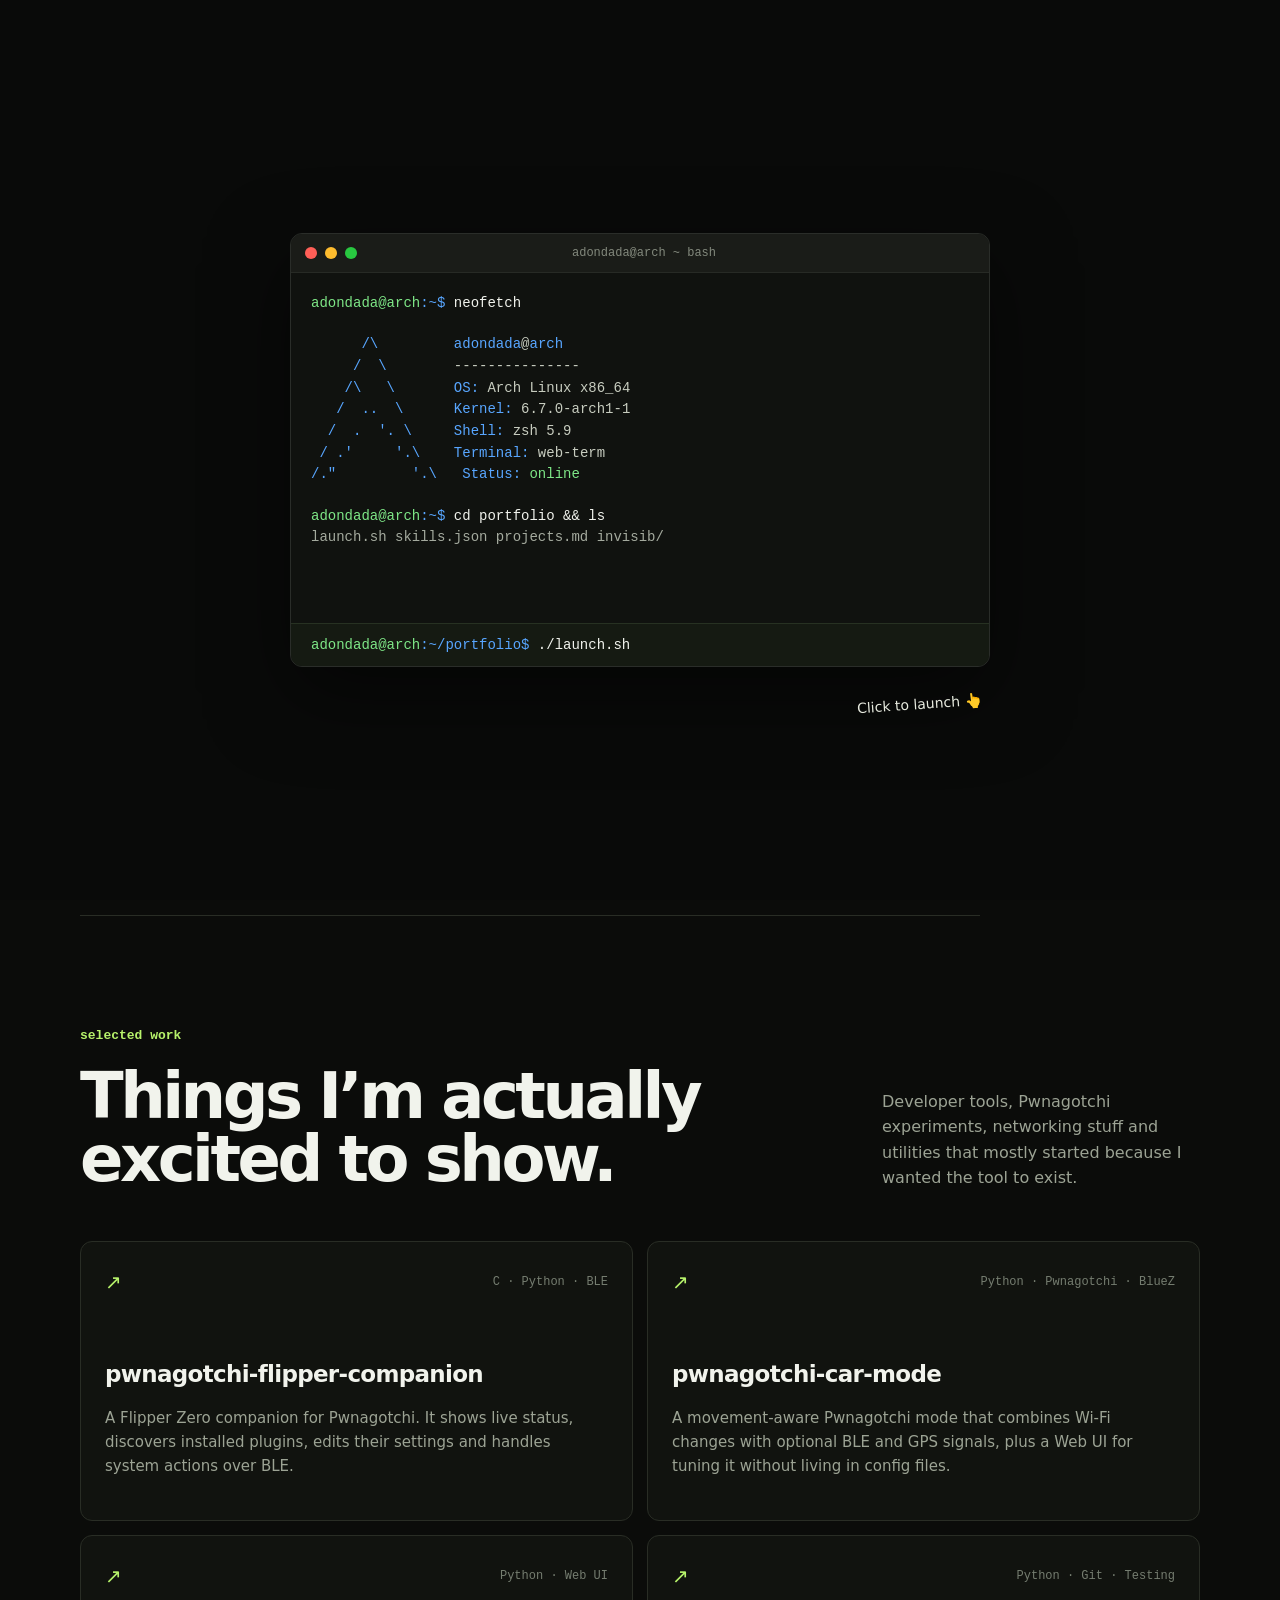
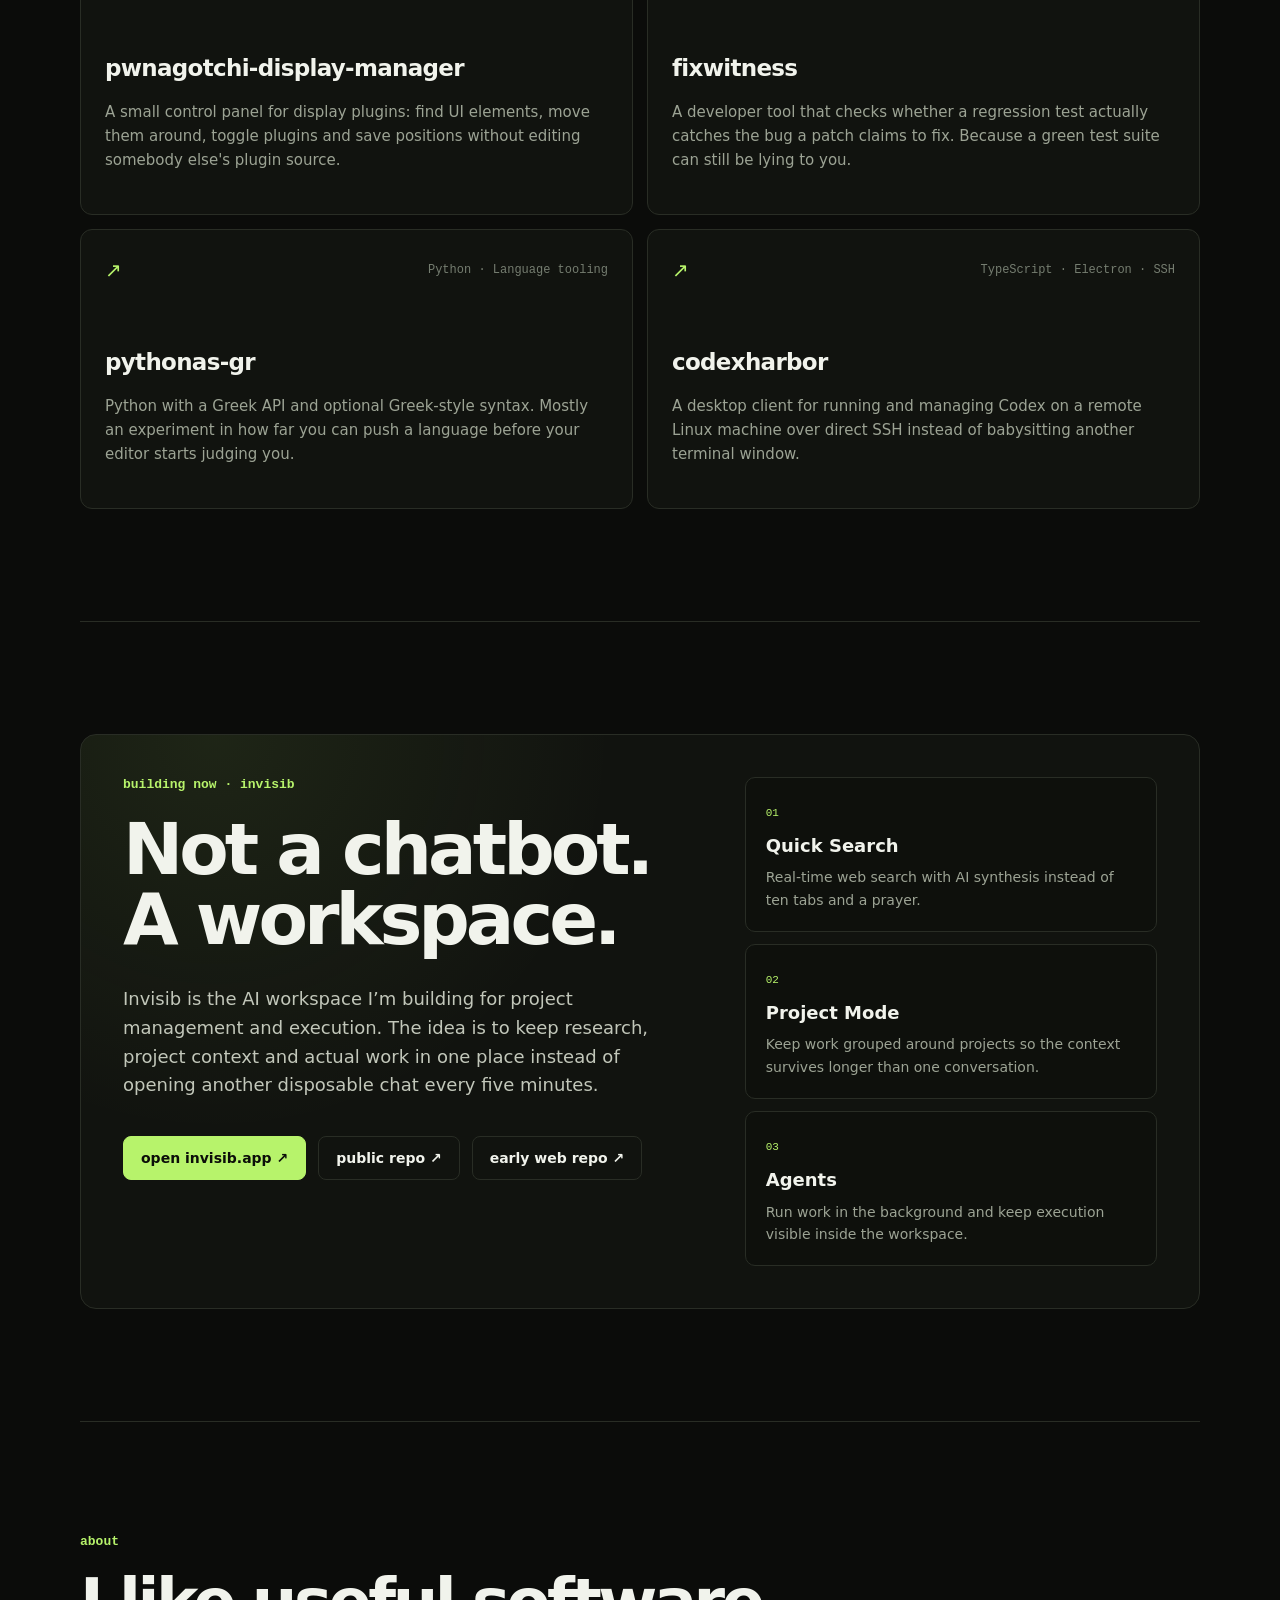
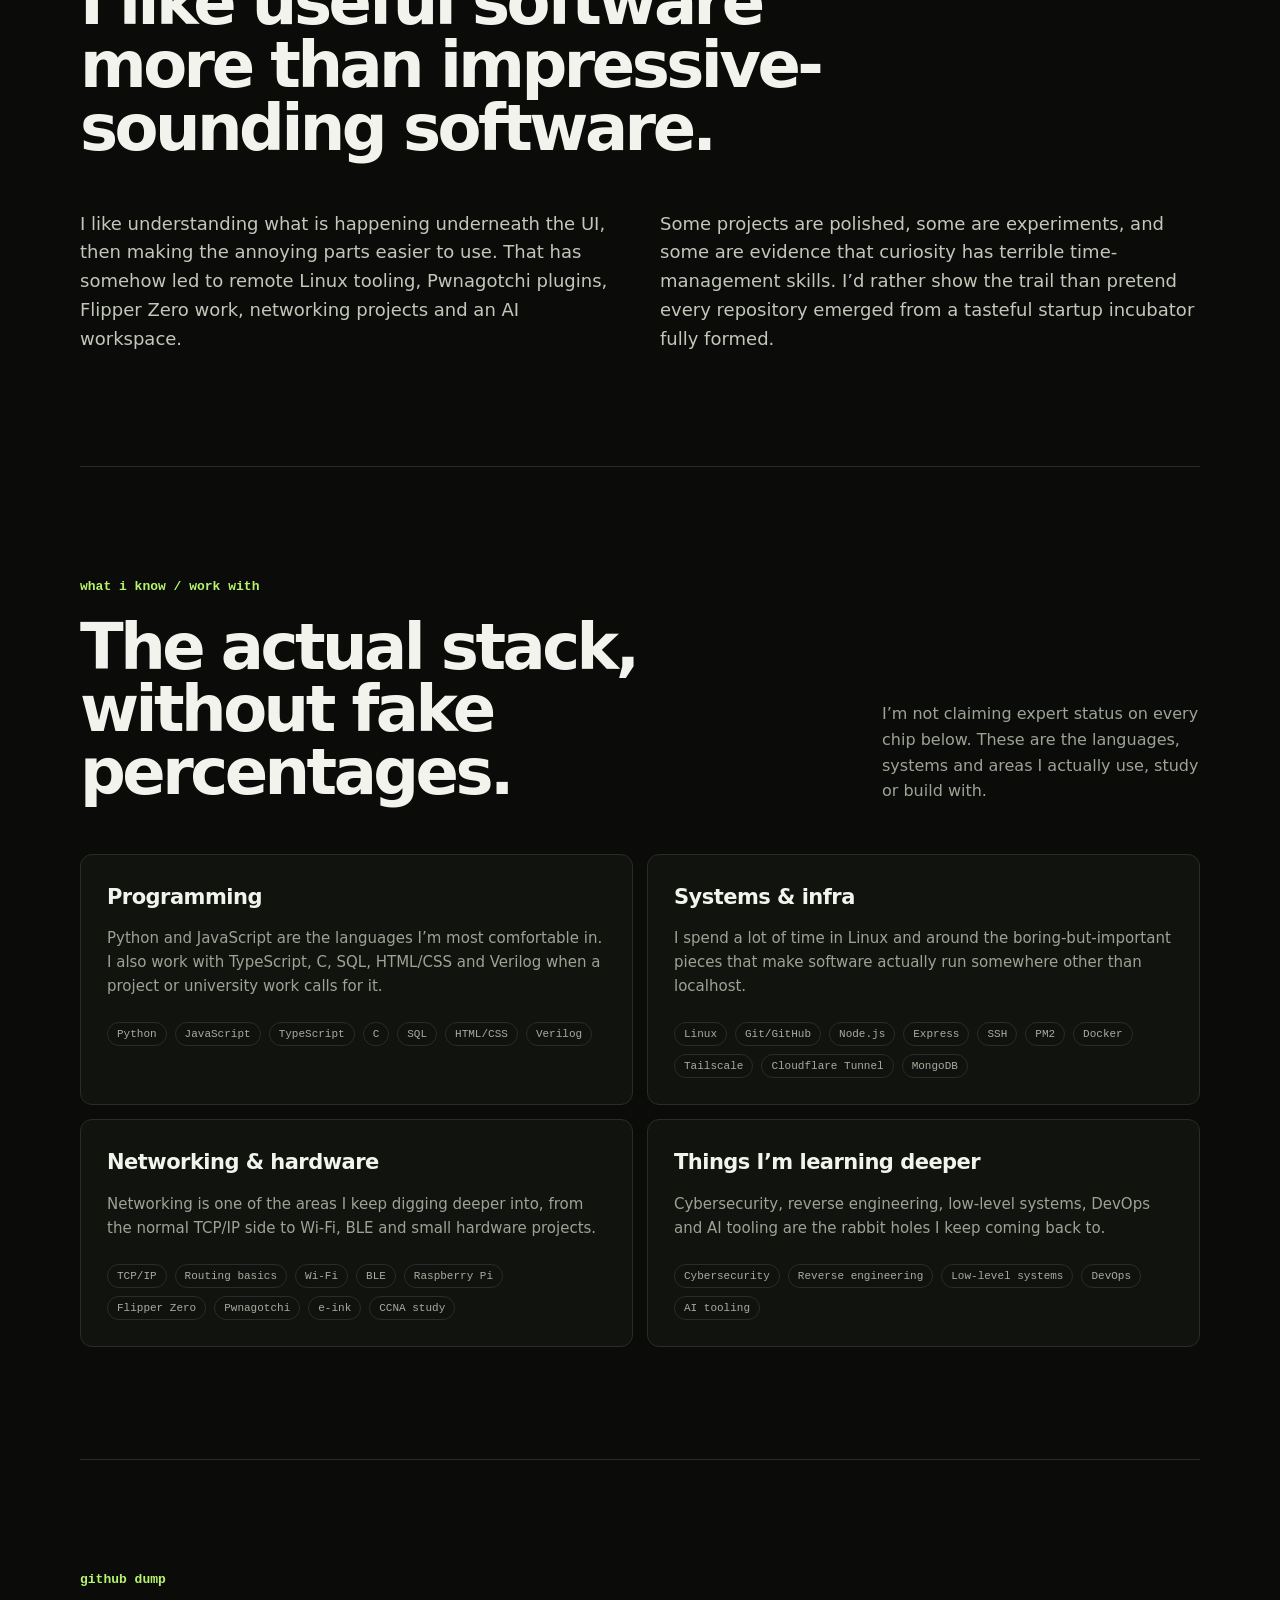
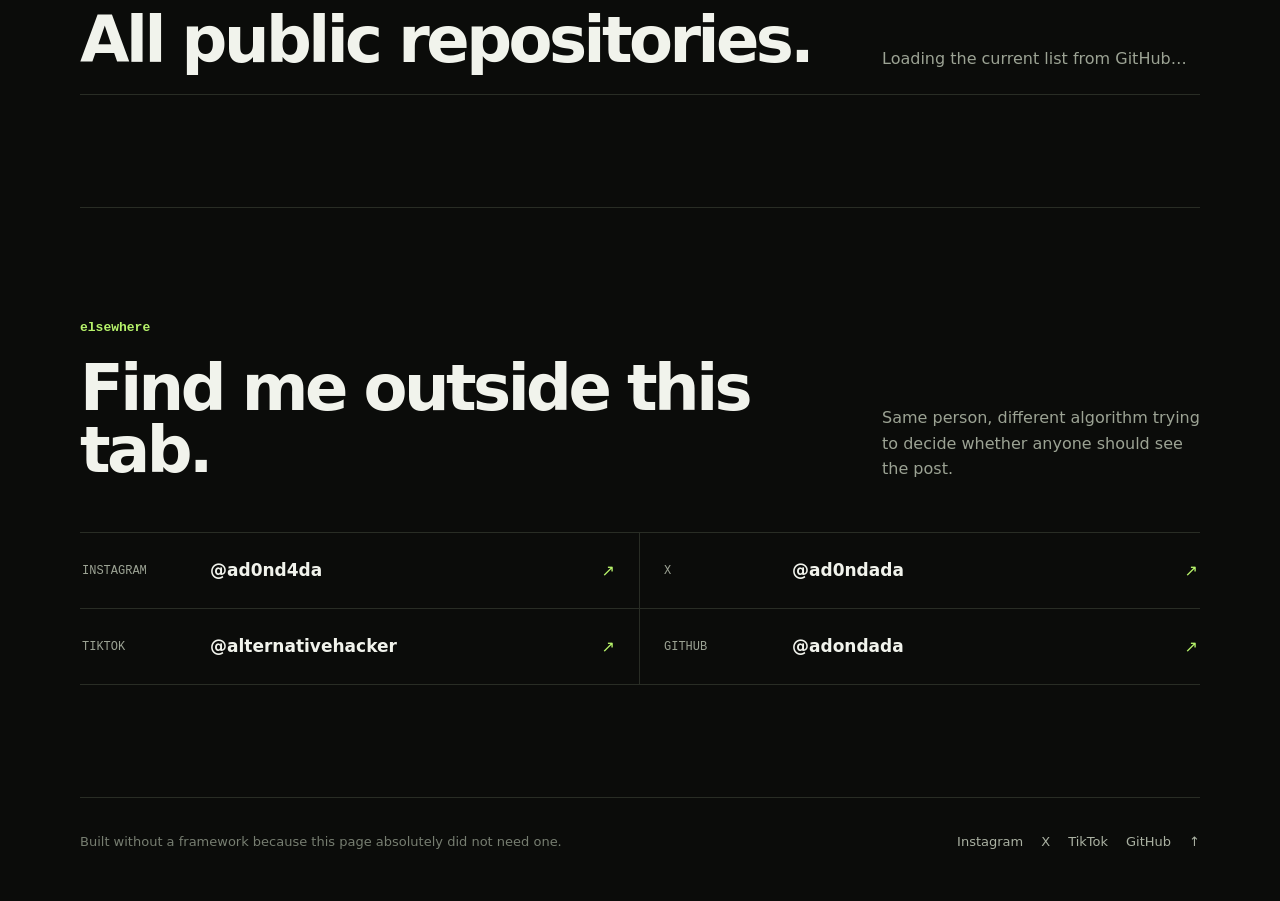
==== commit 106dea66: "Load portfolio section styles" ====
--- a/index.html
+++ b/index.html
@@ -7,6 +7,7 @@
   <meta name="theme-color" content="#0b0c0a">
   <title>adondada — things I build</title>
   <link rel="stylesheet" href="styles.css">
+  <link rel="stylesheet" href="extras.css">
 </head>
 <body>
   <div id="root"></div>
--- a/extras.css
+++ b/extras.css
@@ -0,0 +1,182 @@
+.social-strip {
+  display: flex;
+  flex-wrap: wrap;
+  gap: 10px 18px;
+  margin-top: 26px;
+}
+
+.social-strip a {
+  color: var(--muted);
+  font: 12px ui-monospace, SFMono-Regular, Menlo, Consolas, monospace;
+  text-decoration: none;
+}
+
+.social-strip a:hover {
+  color: var(--text);
+}
+
+.social-strip span {
+  color: var(--accent);
+}
+
+.invisib-card {
+  display: grid;
+  grid-template-columns: minmax(0, 1.15fr) minmax(320px, 0.85fr);
+  gap: 64px;
+  padding: 42px;
+  border: 1px solid var(--line);
+  border-radius: 16px;
+  background:
+    radial-gradient(circle at 12% 0%, rgba(183, 243, 107, 0.08), transparent 35%),
+    var(--panel);
+}
+
+.invisib-copy h2 {
+  max-width: 680px;
+  font-size: clamp(42px, 6vw, 72px);
+}
+
+.invisib-copy > p:not(.eyebrow) {
+  max-width: 700px;
+  margin: 30px 0 0;
+  color: #c2c7ba;
+  font-size: 18px;
+}
+
+.invisib-grid {
+  display: grid;
+  align-content: center;
+  gap: 12px;
+}
+
+.invisib-grid > div {
+  padding: 20px;
+  border: 1px solid var(--line);
+  border-radius: 10px;
+  background: rgba(11, 12, 10, 0.44);
+}
+
+.invisib-grid span {
+  color: var(--accent);
+  font: 11px ui-monospace, SFMono-Regular, Menlo, Consolas, monospace;
+}
+
+.invisib-grid h3 {
+  margin: 8px 0 6px;
+  font-size: 18px;
+}
+
+.invisib-grid p {
+  margin: 0;
+  color: var(--muted);
+  font-size: 14px;
+}
+
+.knowledge-grid {
+  display: grid;
+  grid-template-columns: repeat(2, minmax(0, 1fr));
+  gap: 14px;
+}
+
+.knowledge-card {
+  padding: 26px;
+  border: 1px solid var(--line);
+  border-radius: 12px;
+  background: var(--panel);
+}
+
+.knowledge-card h3 {
+  margin: 0 0 12px;
+  font-size: 21px;
+  letter-spacing: -0.025em;
+}
+
+.knowledge-card > p {
+  margin: 0;
+  color: var(--muted);
+  font-size: 15px;
+}
+
+.tool-row.compact {
+  margin-top: 24px;
+}
+
+.social-grid {
+  display: grid;
+  grid-template-columns: repeat(2, minmax(0, 1fr));
+  border-top: 1px solid var(--line);
+}
+
+.social-grid a {
+  display: grid;
+  grid-template-columns: 110px minmax(0, 1fr) auto;
+  gap: 18px;
+  align-items: center;
+  padding: 24px 2px;
+  border-bottom: 1px solid var(--line);
+  color: var(--muted);
+  text-decoration: none;
+}
+
+.social-grid a:nth-child(odd) {
+  padding-right: 24px;
+  border-right: 1px solid var(--line);
+}
+
+.social-grid a:nth-child(even) {
+  padding-left: 24px;
+}
+
+.social-grid a:hover {
+  color: var(--text);
+  background: #0f110d;
+}
+
+.social-grid span {
+  font: 12px ui-monospace, SFMono-Regular, Menlo, Consolas, monospace;
+  text-transform: uppercase;
+}
+
+.social-grid strong {
+  overflow: hidden;
+  color: var(--text);
+  font-size: 17px;
+  text-overflow: ellipsis;
+}
+
+.social-grid i {
+  color: var(--accent);
+  font-style: normal;
+}
+
+@media (max-width: 760px) {
+  .invisib-card {
+    grid-template-columns: 1fr;
+    gap: 34px;
+    padding: 24px;
+  }
+
+  .invisib-copy h2 {
+    font-size: clamp(40px, 13vw, 58px);
+  }
+
+  .knowledge-grid,
+  .social-grid {
+    grid-template-columns: 1fr;
+  }
+
+  .social-grid a,
+  .social-grid a:nth-child(odd),
+  .social-grid a:nth-child(even) {
+    padding: 20px 2px;
+    border-right: 0;
+  }
+
+  .social-grid a {
+    grid-template-columns: 82px minmax(0, 1fr) auto;
+  }
+
+  footer div {
+    flex-wrap: wrap;
+  }
+}
